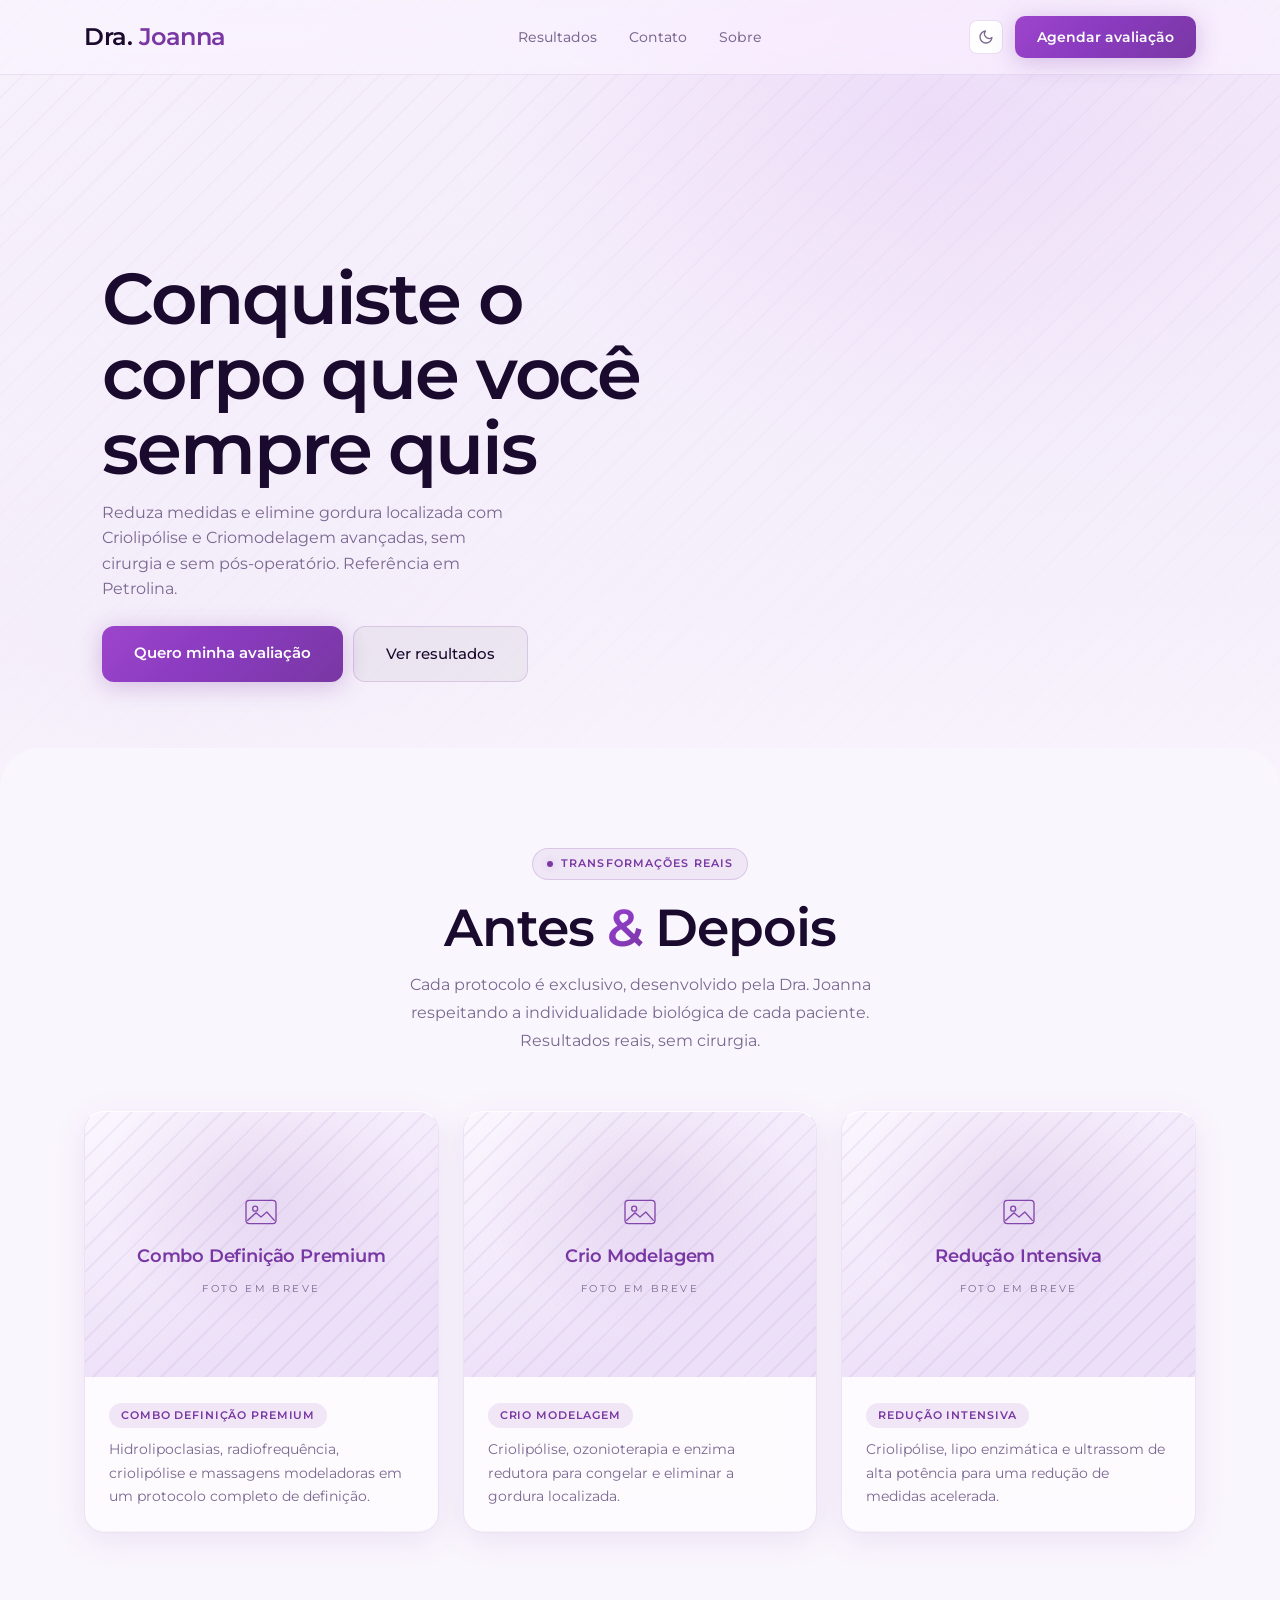
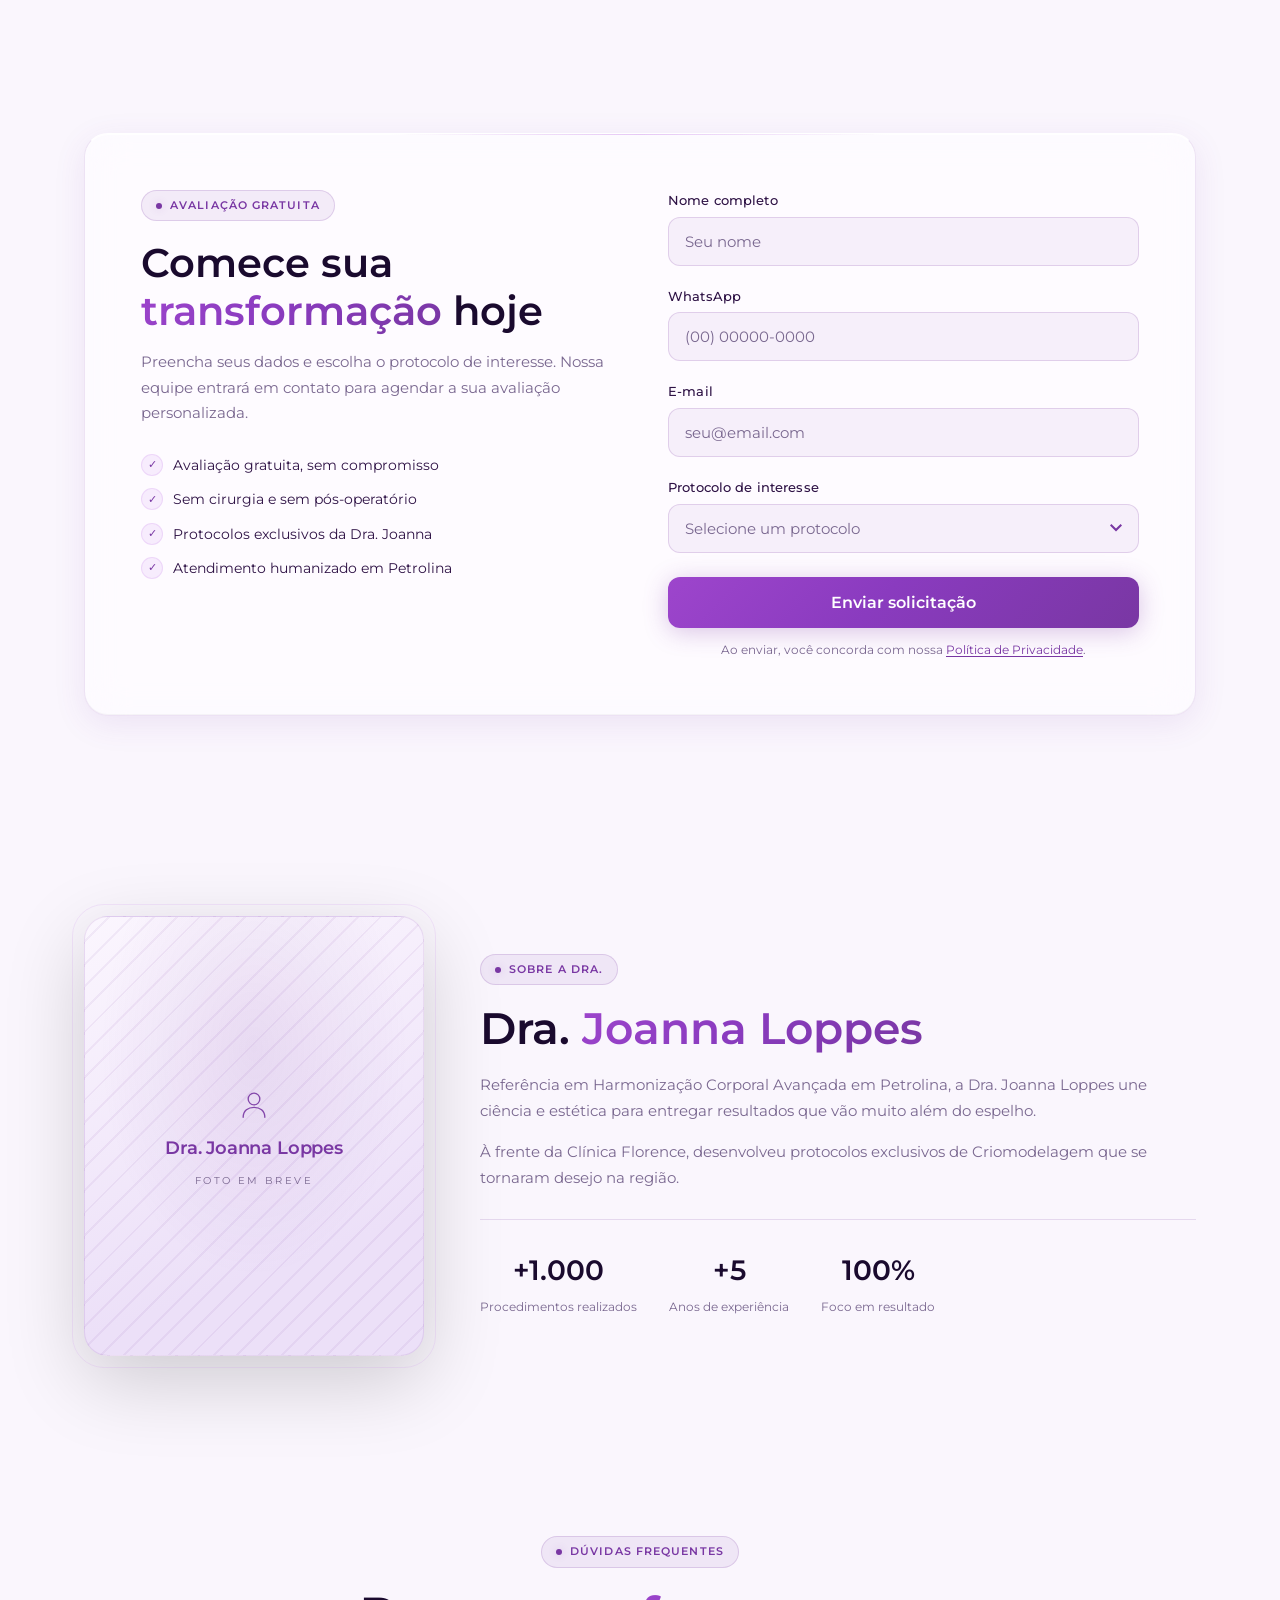
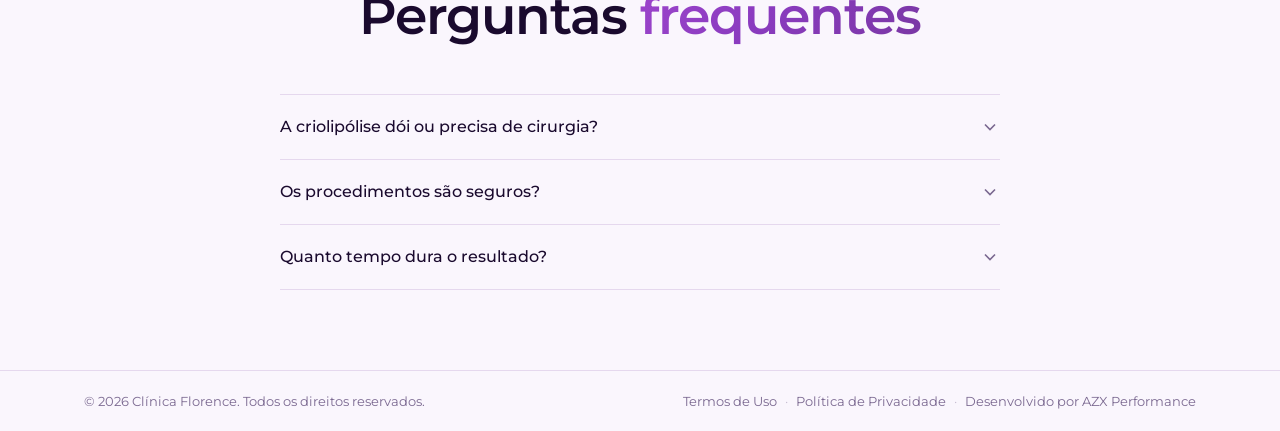
==== index.html @ 48d0c1f5 "Add files via upload" ====
<!DOCTYPE html>
<html lang="pt-BR" data-theme="light">
<head>
  <meta charset="UTF-8" />
  <!-- Google Tag Manager -->
  <script>(function(w,d,s,l,i){w[l]=w[l]||[];w[l].push({'gtm.start':
  new Date().getTime(),event:'gtm.js'});var f=d.getElementsByTagName(s)[0],
  j=d.createElement(s),dl=l!='dataLayer'?'&l='+l:'';j.async=true;j.src=
  'https://www.googletagmanager.com/gtm.js?id='+i+dl;f.parentNode.insertBefore(j,f);
  })(window,document,'script','dataLayer','GTM-KVJVVKHN');</script>
  <!-- End Google Tag Manager -->

  <!-- Meta Pixel (init; PageView/Lead disparam pelo capi.js com eventID) -->
  <script>
  !function(f,b,e,v,n,t,s){if(f.fbq)return;n=f.fbq=function(){n.callMethod?
  n.callMethod.apply(n,arguments):n.queue.push(arguments)};if(!f._fbq)f._fbq=n;
  n.push=n;n.loaded=!0;n.version='2.0';n.queue=[];t=b.createElement(e);t.async=!0;
  t.src=v;s=b.getElementsByTagName(e)[0];s.parentNode.insertBefore(t,s)}(window,
  document,'script','https://connect.facebook.net/en_US/fbevents.js');
  fbq('init','935011722874678');
  </script>
  <noscript><img height="1" width="1" style="display:none"
  src="https://www.facebook.com/tr?id=935011722874678&ev=PageView&noscript=1"/></noscript>
  <script src="/meta-capi/capi.js" defer></script>
  <!-- End Meta Pixel -->
  <meta name="viewport" content="width=device-width, initial-scale=1.0" />
  <title>Dra. Joanna Loppes · Harmonização Corporal em Petrolina</title>
  <meta name="description" content="Dra. Joanna Loppes, referência em Harmonização Corporal Avançada em Petrolina. Reduza medidas e elimine gordura localizada com Criolipólise e Criomodelagem. Sem cirurgia e sem pós-operatório." />

  <!-- Favicon SVG inline -->
  <link rel="icon" type="image/svg+xml" href="data:image/svg+xml,%3Csvg xmlns='http://www.w3.org/2000/svg' viewBox='0 0 64 64'%3E%3Cdefs%3E%3ClinearGradient id='g' x1='0' y1='0' x2='1' y2='1'%3E%3Cstop offset='0%25' stop-color='%23c785e9'/%3E%3Cstop offset='100%25' stop-color='%23d4a8f0'/%3E%3C/linearGradient%3E%3C/defs%3E%3Crect width='64' height='64' rx='14' fill='%23100220'/%3E%3Ctext x='32' y='45' text-anchor='middle' font-family='Georgia,serif' font-size='36' font-weight='700' fill='url(%23g)'%3EJ%3C/text%3E%3C/svg%3E" />

  <link rel="preconnect" href="https://fonts.googleapis.com" />
  <link rel="preconnect" href="https://fonts.gstatic.com" crossorigin />
  <link href="https://fonts.googleapis.com/css2?family=Montserrat:ital,wght@0,400;0,500;0,600;0,700;0,800;1,400&display=swap" rel="stylesheet" />
  <link rel="stylesheet" href="styles.css?v=4" />
</head>
<body>
<!-- Google Tag Manager (noscript) -->
<noscript><iframe src="https://www.googletagmanager.com/ns.html?id=GTM-KVJVVKHN"
height="0" width="0" style="display:none;visibility:hidden"></iframe></noscript>
<!-- End Google Tag Manager (noscript) -->

<!-- MOBILE MENU -->
<div class="mobile-menu" id="mobileMenu" aria-hidden="true">
  <ul class="mobile-nav-links">
    <li><a href="#resultados" class="mobile-link">Resultados</a></li>
    <!-- <li><a href="#videos" class="mobile-link">Vídeos</a></li> -->
    <li><a href="#contato" class="mobile-link">Contato</a></li>
    <li><a href="#sobre" class="mobile-link">Sobre</a></li>
  </ul>
  <a href="#contato" class="mobile-cta mobile-link">Agendar avaliação</a>
  <div class="mobile-theme-row">
    <span>Alternar tema</span>
    <button class="theme-toggle" id="themeToggleMobile" aria-label="Alternar tema">
      <svg class="icon-sun" xmlns="http://www.w3.org/2000/svg" viewBox="0 0 24 24" fill="none" stroke="currentColor" stroke-width="2" stroke-linecap="round" stroke-linejoin="round"><circle cx="12" cy="12" r="5"/><line x1="12" y1="1" x2="12" y2="3"/><line x1="12" y1="21" x2="12" y2="23"/><line x1="4.22" y1="4.22" x2="5.64" y2="5.64"/><line x1="18.36" y1="18.36" x2="19.78" y2="19.78"/><line x1="1" y1="12" x2="3" y2="12"/><line x1="21" y1="12" x2="23" y2="12"/><line x1="4.22" y1="19.78" x2="5.64" y2="18.36"/><line x1="18.36" y1="5.64" x2="19.78" y2="4.22"/></svg>
      <svg class="icon-moon" xmlns="http://www.w3.org/2000/svg" viewBox="0 0 24 24" fill="none" stroke="currentColor" stroke-width="2" stroke-linecap="round" stroke-linejoin="round"><path d="M21 12.79A9 9 0 1 1 11.21 3 7 7 0 0 0 21 12.79z"/></svg>
    </button>
  </div>
</div>

<!-- NAV -->
<nav id="nav">
  <div class="container nav-inner">
    <a href="#" class="logo">Dra. <span>Joanna</span></a>
    <ul class="nav-links">
      <li><a href="#resultados">Resultados</a></li>
      <!-- <li><a href="#videos">Vídeos</a></li> -->
      <li><a href="#contato">Contato</a></li>
      <li><a href="#sobre">Sobre</a></li>
    </ul>
    <div class="nav-right">
      <button class="theme-toggle" id="themeToggle" aria-label="Alternar tema">
        <svg class="icon-sun" xmlns="http://www.w3.org/2000/svg" viewBox="0 0 24 24" fill="none" stroke="currentColor" stroke-width="2" stroke-linecap="round" stroke-linejoin="round"><circle cx="12" cy="12" r="5"/><line x1="12" y1="1" x2="12" y2="3"/><line x1="12" y1="21" x2="12" y2="23"/><line x1="4.22" y1="4.22" x2="5.64" y2="5.64"/><line x1="18.36" y1="18.36" x2="19.78" y2="19.78"/><line x1="1" y1="12" x2="3" y2="12"/><line x1="21" y1="12" x2="23" y2="12"/><line x1="4.22" y1="19.78" x2="5.64" y2="18.36"/><line x1="18.36" y1="5.64" x2="19.78" y2="4.22"/></svg>
        <svg class="icon-moon" xmlns="http://www.w3.org/2000/svg" viewBox="0 0 24 24" fill="none" stroke="currentColor" stroke-width="2" stroke-linecap="round" stroke-linejoin="round"><path d="M21 12.79A9 9 0 1 1 11.21 3 7 7 0 0 0 21 12.79z"/></svg>
      </button>
      <a href="#contato" class="nav-cta">Agendar avaliação</a>
      <button class="hamburger" id="hamburger" aria-label="Abrir menu">
        <span></span><span></span><span></span>
      </button>
    </div>
  </div>
</nav>

<!-- ═══════════════════════ HERO ═══════════════════════ -->
<section class="hero" id="hero">
  <div class="hero-bg-wrap" aria-hidden="true">
    <div class="hero-bg-img"></div>
    <div class="hero-overlay"></div>
  </div>
  <div class="hero-content fade-up d2">
    <h1>Conquiste o corpo<br class="mobile-br"> que você sempre quis</h1>
    <p class="hero-sub fade-up d3">
      Reduza medidas e elimine gordura localizada com Criolipólise e Criomodelagem avançadas, sem cirurgia e sem pós-operatório. Referência em Petrolina.
    </p>
    <div class="hero-actions fade-up d4">
      <a href="#contato" class="btn-primary">Quero minha avaliação</a>
      <a href="#resultados" class="btn-ghost">Ver resultados</a>
    </div>
  </div>
</section>

<!-- ═══════════════════════ BEFORE & AFTER ═══════════════════════ -->
<section class="results-section" id="resultados">
  <div class="container">
    <div class="section-label">
      <span class="badge"><span class="badge-dot"></span>Transformações reais</span>
    </div>
    <h2 class="section-title">Antes <span class="gold-text">&</span> Depois</h2>
    <p class="section-sub">Cada protocolo é exclusivo, desenvolvido pela Dra. Joanna respeitando a individualidade biológica de cada paciente. Resultados reais, sem cirurgia.</p>

    <div class="ba-grid">
      <!-- Card 1 -->
      <div class="ba-card">
        <div class="ba-image-wrap">
          <div class="img-ph" role="img" aria-label="Combo Definição Premium, foto em breve">
            <svg viewBox="0 0 48 48" fill="none" stroke="currentColor" stroke-width="1.6" stroke-linecap="round" stroke-linejoin="round" aria-hidden="true">
              <rect x="6" y="10" width="36" height="28" rx="4"/><circle cx="17" cy="20" r="3"/><path d="M8 34l10-9 6 5 7-6 9 10"/>
            </svg>
            <span class="img-ph-label">Combo Definição Premium</span>
            <span class="img-ph-sub">Foto em breve</span>
          </div>
        </div>
        <div class="ba-info">
          <span class="ba-tag">Combo Definição Premium</span>
          <p>Hidrolipoclasias, radiofrequência, criolipólise e massagens modeladoras em um protocolo completo de definição.</p>
        </div>
      </div>
      <!-- Card 2 -->
      <div class="ba-card">
        <div class="ba-image-wrap">
          <div class="img-ph" role="img" aria-label="Crio Modelagem, foto em breve">
            <svg viewBox="0 0 48 48" fill="none" stroke="currentColor" stroke-width="1.6" stroke-linecap="round" stroke-linejoin="round" aria-hidden="true">
              <rect x="6" y="10" width="36" height="28" rx="4"/><circle cx="17" cy="20" r="3"/><path d="M8 34l10-9 6 5 7-6 9 10"/>
            </svg>
            <span class="img-ph-label">Crio Modelagem</span>
            <span class="img-ph-sub">Foto em breve</span>
          </div>
        </div>
        <div class="ba-info">
          <span class="ba-tag">Crio Modelagem</span>
          <p>Criolipólise, ozonioterapia e enzima redutora para congelar e eliminar a gordura localizada.</p>
        </div>
      </div>
      <!-- Card 3 -->
      <div class="ba-card">
        <div class="ba-image-wrap">
          <div class="img-ph" role="img" aria-label="Redução Intensiva, foto em breve">
            <svg viewBox="0 0 48 48" fill="none" stroke="currentColor" stroke-width="1.6" stroke-linecap="round" stroke-linejoin="round" aria-hidden="true">
              <rect x="6" y="10" width="36" height="28" rx="4"/><circle cx="17" cy="20" r="3"/><path d="M8 34l10-9 6 5 7-6 9 10"/>
            </svg>
            <span class="img-ph-label">Redução Intensiva</span>
            <span class="img-ph-sub">Foto em breve</span>
          </div>
        </div>
        <div class="ba-info">
          <span class="ba-tag">Redução Intensiva</span>
          <p>Criolipólise, lipo enzimática e ultrassom de alta potência para uma redução de medidas acelerada.</p>
        </div>
      </div>
    </div>
  </div>
</section>

<!-- ═══════════════════════ VIDEO RESULTS ═══════════════════════ -->
<!-- ═══ SEÇÃO DE VÍDEOS (comentada até a Dra. Joanna ter os vídeos; conteúdo abaixo é exemplo a substituir por protocolos corporais). Reativar removendo este comentário. ═══
<section class="videos-section" id="videos">
  <div class="container">
    <div class="section-label">
      <span class="badge"><span class="badge-dot"></span>Em vídeo</span>
    </div>
    <h2 class="section-title">Resultados em <span class="gold-text">movimento</span></h2>
    <p class="section-sub">Acompanhe os resultados dos procedimentos mais procurados em vídeo, com técnica, naturalidade e elegância.</p>

    <div class="videos-grid">
      <div class="video-card">
        <div class="video-placeholder">
          <div class="play-btn" aria-label="Reproduzir vídeo">
            <svg viewBox="0 0 24 24" fill="currentColor"><path d="M8 5v14l11-7z"/></svg>
          </div>
          <span class="video-duration">2:34</span>
        </div>
        <div class="video-info">
          <h3>Bioestimuladores de Colágeno</h3>
          <p>Rejuvenescimento facial progressivo com estímulo natural da produção de colágeno e resultados sutis.</p>
        </div>
      </div>
      <div class="video-card">
        <div class="video-placeholder">
          <div class="play-btn" aria-label="Reproduzir vídeo">
            <svg viewBox="0 0 24 24" fill="currentColor"><path d="M8 5v14l11-7z"/></svg>
          </div>
          <span class="video-duration">3:12</span>
        </div>
        <div class="video-info">
          <h3>Skinbooster + Microagulhamento</h3>
          <p>Hidratação profunda e renovação da textura da pele com resultados naturais e duradouros.</p>
        </div>
      </div>
      <div class="video-card">
        <div class="video-placeholder">
          <div class="play-btn" aria-label="Reproduzir vídeo">
            <svg viewBox="0 0 24 24" fill="currentColor"><path d="M8 5v14l11-7z"/></svg>
          </div>
          <span class="video-duration">1:48</span>
        </div>
        <div class="video-info">
          <h3>Toxina Botulínica</h3>
          <p>Suavização de linhas de expressão com aplicação precisa e resultado discreto e elegante.</p>
        </div>
      </div>
    </div>
  </div>
</section>
═══ FIM SEÇÃO DE VÍDEOS ═══ -->

<!-- ═══════════════════════ CONTACT FORM ═══════════════════════ -->
<section class="contact-section" id="contato">
  <div class="container">
    <div class="contact-inner">
      <div class="contact-text">
        <div class="section-label" style="text-align:left;">
          <span class="badge"><span class="badge-dot"></span>Avaliação gratuita</span>
        </div>
        <h2 class="contact-title">Comece sua<br><span class="gold-text">transformação</span> hoje</h2>
        <p class="contact-desc">Preencha seus dados e escolha o protocolo de interesse. Nossa equipe entrará em contato para agendar a sua avaliação personalizada.</p>
        <div class="contact-perks">
          <div class="perk"><span class="perk-icon">✓</span> Avaliação gratuita, sem compromisso</div>
          <div class="perk"><span class="perk-icon">✓</span> Sem cirurgia e sem pós-operatório</div>
          <div class="perk"><span class="perk-icon">✓</span> Protocolos exclusivos da Dra. Joanna</div>
          <div class="perk"><span class="perk-icon">✓</span> Atendimento humanizado em Petrolina</div>
        </div>
      </div>
      <form class="contact-form" id="contactForm" novalidate>
        <div class="form-group">
          <label for="form-name">Nome completo</label>
          <input type="text" id="form-name" name="nome" placeholder="Seu nome" required />
        </div>
        <div class="form-group">
          <label for="form-whatsapp">WhatsApp</label>
          <input type="tel" id="form-whatsapp" name="whatsapp" placeholder="(00) 00000-0000" required />
        </div>
        <div class="form-group">
          <label for="form-email">E-mail</label>
          <input type="email" id="form-email" name="email" placeholder="seu@email.com" required />
        </div>
        <div class="form-group">
          <label for="form-procedure">Protocolo de interesse</label>
          <select id="form-procedure" name="procedimento" required>
            <option value="" disabled selected>Selecione um protocolo</option>
            <option value="harmonizacao-corporal">Harmonização Corporal (Combo Completo)</option>
            <option value="criolipolise-criomodelagem">Criolipólise / Criomodelagem</option>
            <option value="peim-vasinhos">PEIM (Vasinhos)</option>
            <option value="reducao-medidas">Redução de Medidas / Gordura Localizada</option>
            <option value="outro">Não sei ainda, quero avaliação</option>
          </select>
        </div>
        <button type="submit" class="btn-primary btn-submit">Enviar solicitação</button>
        <p class="form-disclaimer">Ao enviar, você concorda com nossa <a href="#" id="openPrivacyFromForm">Política de Privacidade</a>.</p>
      </form>
    </div>
  </div>
</section>

<!-- ═══════════════════════ ABOUT THE DOCTOR ═══════════════════════ -->
<section class="about-section" id="sobre">
  <div class="container">
    <div class="about-inner">
      <div class="about-photo">
        <div class="img-ph about-ph" role="img" aria-label="Dra. Joanna Loppes, foto em breve">
          <svg viewBox="0 0 48 48" fill="none" stroke="currentColor" stroke-width="1.6" stroke-linecap="round" stroke-linejoin="round" aria-hidden="true">
            <circle cx="24" cy="18" r="7"/><path d="M11 40c0-8 6-12 13-12s13 4 13 12"/>
          </svg>
          <span class="img-ph-label">Dra. Joanna Loppes</span>
          <span class="img-ph-sub">Foto em breve</span>
        </div>
        <div class="about-photo-accent" aria-hidden="true"></div>
      </div>
      <div class="about-text">
        <div class="section-label" style="text-align:left;">
          <span class="badge"><span class="badge-dot"></span>Sobre a Dra.</span>
        </div>
        <h2 class="about-title">Dra. <span class="gold-text">Joanna Loppes</span></h2>
        <p>Referência em Harmonização Corporal Avançada em Petrolina, a Dra. Joanna Loppes une ciência e estética para entregar resultados que vão muito além do espelho.</p>
        <p>À frente da Clínica Florence, desenvolveu protocolos exclusivos de Criomodelagem que se tornaram desejo na região.</p>
        <div class="about-credentials">
          <div class="credential">
            <span class="credential-num">+1.000</span>
            <span class="credential-label">Procedimentos realizados</span>
          </div>
          <div class="credential">
            <span class="credential-num">+5</span>
            <span class="credential-label">Anos de experiência</span>
          </div>
          <div class="credential">
            <span class="credential-num">100%</span>
            <span class="credential-label">Foco em resultado</span>
          </div>
        </div>
      </div>
    </div>
  </div>
</section>

<!-- ═══════════════════════ FAQ ═══════════════════════ -->
<section class="faq-section" id="faq">
  <div class="container">
    <div class="section-label">
      <span class="badge"><span class="badge-dot"></span>Dúvidas frequentes</span>
    </div>
    <h2 class="section-title">Perguntas <span class="gold-text">frequentes</span></h2>
    <div class="faq-list">
      <div class="faq-item">
        <button class="faq-question" aria-expanded="false">
          A criolipólise dói ou precisa de cirurgia?
          <svg class="faq-icon" viewBox="0 0 24 24" fill="none" stroke="currentColor" stroke-width="2"><path d="M6 9l6 6 6-6"/></svg>
        </button>
        <div class="faq-answer">
          <p>Não. A Criolipólise e a Criomodelagem são procedimentos não invasivos, sem cortes, sem anestesia e sem pós-operatório. Você retoma a sua rotina no mesmo dia.</p>
        </div>
      </div>
      <div class="faq-item">
        <button class="faq-question" aria-expanded="false">
          Os procedimentos são seguros?
          <svg class="faq-icon" viewBox="0 0 24 24" fill="none" stroke="currentColor" stroke-width="2"><path d="M6 9l6 6 6-6"/></svg>
        </button>
        <div class="faq-answer">
          <p>Sim. Todos os protocolos são realizados com equipamentos de alta tecnologia e técnica segura, respeitando a individualidade biológica de cada paciente.</p>
        </div>
      </div>
      <div class="faq-item">
        <button class="faq-question" aria-expanded="false">
          Quanto tempo dura o resultado?
          <svg class="faq-icon" viewBox="0 0 24 24" fill="none" stroke="currentColor" stroke-width="2"><path d="M6 9l6 6 6-6"/></svg>
        </button>
        <div class="faq-answer">
          <p>Os resultados da Harmonização Corporal são progressivos e duradouros. Na avaliação, a Dra. Joanna monta um protocolo personalizado para o seu objetivo.</p>
        </div>
      </div>
    </div>
  </div>
</section>

<!-- ═══════════════════════ FOOTER ═══════════════════════ -->
<footer>
  <div class="container footer-inner">
    <p class="footer-copy">© 2026 Clínica Florence. Todos os direitos reservados.</p>
    <div class="footer-right">
      <a href="#" id="openTerms" class="footer-link">Termos de Uso</a>
      <span class="footer-sep">·</span>
      <a href="#" id="openPrivacy" class="footer-link">Política de Privacidade</a>
      <span class="footer-sep">·</span>
      <span class="footer-dev">Desenvolvido por <a href="https://azxperformance.com.br/clinica" target="_blank" rel="noopener noreferrer" class="footer-link azx-link">AZX Performance</a></span>
    </div>
  </div>
</footer>

<!-- ═══════════════════════ TERMS MODAL ═══════════════════════ -->
<div class="modal-overlay" id="termsModal" aria-hidden="true">
  <div class="modal-content" role="dialog" aria-labelledby="termsTitle">
    <button class="modal-close" aria-label="Fechar">&times;</button>
    <h2 id="termsTitle">Termos de Uso</h2>
    <div class="modal-body">
      <p><strong>1. Aceitação dos Termos</strong></p>
      <p>Ao acessar e utilizar este site, você concorda com os presentes Termos de Uso. Caso não concorde com qualquer disposição, solicitamos que interrompa o uso imediatamente.</p>

      <p><strong>2. Finalidade do Site</strong></p>
      <p>Este site tem caráter exclusivamente informativo sobre os procedimentos estéticos oferecidos pela Dra. Joanna Loppes, da Clínica Florence. As informações aqui contidas não substituem consulta médica presencial.</p>

      <p><strong>3. Propriedade Intelectual</strong></p>
      <p>Todo o conteúdo do site, incluindo textos, imagens, vídeos, logotipos e elementos gráficos, é protegido por direitos autorais e não pode ser reproduzido sem autorização prévia por escrito.</p>

      <p><strong>4. Responsabilidade</strong></p>
      <p>A Dra. Joanna Loppes se reserva o direito de alterar, atualizar ou remover conteúdos do site sem aviso prévio. Não nos responsabilizamos por decisões tomadas com base exclusivamente nas informações do site.</p>

      <p><strong>5. Agendamentos</strong></p>
      <p>Os agendamentos realizados por meio do formulário de contato estão sujeitos à confirmação pela equipe da clínica. O envio do formulário não garante a reserva de horário.</p>

      <p><strong>6. Alterações</strong></p>
      <p>Estes termos podem ser atualizados a qualquer momento. Recomendamos a consulta periódica desta página.</p>

      <p><strong>7. Lei Aplicável</strong></p>
      <p>Estes Termos de Uso são regidos pelas leis da República Federativa do Brasil, em especial a Lei Geral de Proteção de Dados (LGPD, Lei nº 13.709/2018) e o Código de Defesa do Consumidor.</p>
    </div>
  </div>
</div>

<!-- ═══════════════════════ PRIVACY MODAL ═══════════════════════ -->
<div class="modal-overlay" id="privacyModal" aria-hidden="true">
  <div class="modal-content" role="dialog" aria-labelledby="privacyTitle">
    <button class="modal-close" aria-label="Fechar">&times;</button>
    <h2 id="privacyTitle">Política de Privacidade</h2>
    <div class="modal-body">
      <p><strong>1. Introdução</strong></p>
      <p>A Dra. Joanna Loppes está comprometida com a proteção dos seus dados pessoais, em conformidade com a Lei Geral de Proteção de Dados Pessoais (LGPD, Lei nº 13.709/2018). Esta Política descreve como coletamos, utilizamos, armazenamos e protegemos suas informações.</p>

      <p><strong>2. Dados Coletados</strong></p>
      <p>Coletamos os seguintes dados pessoais por meio do formulário de contato: nome completo, número de WhatsApp, endereço de e-mail e procedimento de interesse. Esses dados são fornecidos voluntariamente pelo titular.</p>

      <p><strong>3. Finalidade do Tratamento</strong></p>
      <p>Os dados coletados são utilizados exclusivamente para: (a) entrar em contato para agendamento de avaliação; (b) envio de informações sobre procedimentos solicitados; (c) comunicação relacionada aos serviços da clínica.</p>

      <p><strong>4. Base Legal</strong></p>
      <p>O tratamento dos dados pessoais se dá com base no consentimento do titular (Art. 7º, I, da LGPD), fornecido no momento do envio do formulário.</p>

      <p><strong>5. Compartilhamento de Dados</strong></p>
      <p>Seus dados pessoais não serão compartilhados com terceiros, exceto quando necessário para o cumprimento de obrigações legais ou mediante seu consentimento expresso.</p>

      <p><strong>6. Armazenamento e Segurança</strong></p>
      <p>Os dados são armazenados em ambiente seguro, com medidas técnicas e administrativas adequadas para proteger contra acesso não autorizado, destruição, perda ou alteração.</p>

      <p><strong>7. Direitos do Titular</strong></p>
      <p>Conforme a LGPD, você tem direito a: (a) confirmar a existência de tratamento; (b) acessar seus dados; (c) corrigir dados incompletos ou desatualizados; (d) solicitar a anonimização, bloqueio ou eliminação de dados desnecessários; (e) revogar o consentimento a qualquer momento.</p>

      <p><strong>8. Contato</strong></p>
      <p>Para exercer seus direitos ou esclarecer dúvidas sobre o tratamento de dados, entre em contato pelo WhatsApp disponível neste site.</p>

      <p><strong>9. Alterações</strong></p>
      <p>Esta Política pode ser atualizada a qualquer momento. A versão vigente estará sempre disponível nesta página.</p>
    </div>
  </div>
</div>

<!-- ═══════════════════════ SCRIPTS ═══════════════════════ -->
<script>
  // ── CLEAN URL ──
  try {
    if (location.protocol !== 'file:' && location.pathname.endsWith('/index.html')) {
      history.replaceState(null, '', location.pathname.replace('/index.html', '/') + location.search + location.hash);
    }
  } catch (e) { /* file:// ou ambiente sem History API: ignora */ }

  // ── THEME ──
  const html = document.documentElement;
  const saved = localStorage.getItem('joanna-theme') || 'light';
  html.setAttribute('data-theme', saved);

  function toggleTheme() {
    const current = html.getAttribute('data-theme');
    const next = current === 'dark' ? 'light' : 'dark';
    html.setAttribute('data-theme', next);
    localStorage.setItem('joanna-theme', next);
  }

  document.getElementById('themeToggle').addEventListener('click', toggleTheme);
  document.getElementById('themeToggleMobile').addEventListener('click', toggleTheme);

  // ── NAV SCROLL ──
  const nav = document.getElementById('nav');
  window.addEventListener('scroll', () => {
    nav.classList.toggle('scrolled', window.scrollY > 20);
  }, { passive: true });

  // ── HAMBURGER ──
  const hamburger = document.getElementById('hamburger');
  const mobileMenu = document.getElementById('mobileMenu');

  function openMenu() {
    hamburger.classList.add('open');
    mobileMenu.classList.add('open');
    mobileMenu.setAttribute('aria-hidden', 'false');
    document.body.style.overflow = 'hidden';
  }
  function closeMenu() {
    hamburger.classList.remove('open');
    mobileMenu.classList.remove('open');
    mobileMenu.setAttribute('aria-hidden', 'true');
    document.body.style.overflow = '';
  }

  hamburger.addEventListener('click', () => {
    mobileMenu.classList.contains('open') ? closeMenu() : openMenu();
  });

  document.querySelectorAll('.mobile-link').forEach(link => {
    link.addEventListener('click', closeMenu);
  });

  // ── SCROLL ANIMATIONS ──
  const observer = new IntersectionObserver((entries) => {
    entries.forEach(entry => {
      if (entry.isIntersecting) {
        entry.target.classList.add('is-visible');
      }
    });
  }, { threshold: 0.08 });

  document.querySelectorAll('.ba-card, .video-card, .contact-inner, .about-inner').forEach(el => {
    el.classList.add('animate-on-scroll');
    observer.observe(el);
  });

  // ── WHATSAPP MASK ──
  const whatsInput = document.getElementById('form-whatsapp');
  whatsInput.addEventListener('input', function(e) {
    let v = e.target.value.replace(/\D/g, '');
    if (v.length > 11) v = v.slice(0, 11);
    if (v.length > 7) v = `(${v.slice(0,2)}) ${v.slice(2,7)}-${v.slice(7)}`;
    else if (v.length > 2) v = `(${v.slice(0,2)}) ${v.slice(2)}`;
    else if (v.length > 0) v = `(${v}`;
    e.target.value = v;
  });

  // ── FORM VALIDATION ──
  const fields = {
    nome:         document.getElementById('form-name'),
    whatsapp:     document.getElementById('form-whatsapp'),
    email:        document.getElementById('form-email'),
    procedimento: document.getElementById('form-procedure')
  };

  function setError(el, hasError) {
    el.style.borderColor = hasError ? '#c0392b' : '';
    el.style.boxShadow   = hasError ? '0 0 0 3px rgba(192,57,43,0.18)' : '';
  }

  Object.values(fields).forEach(el => {
    el.addEventListener('input',  () => setError(el, false));
    el.addEventListener('change', () => setError(el, false));
  });

  function validateForm() {
    let valid = true;
    const { nome, whatsapp, email, procedimento } = fields;
    if (!nome.value.trim())        { setError(nome, true);         valid = false; }
    if (!whatsapp.value.trim())    { setError(whatsapp, true);     valid = false; }
    if (!email.value.trim() || !/^[^\s@]+@[^\s@]+\.[^\s@]+$/.test(email.value.trim()))
                                   { setError(email, true);        valid = false; }
    if (!procedimento.value)       { setError(procedimento, true); valid = false; }
    return valid;
  }

  // ── FORM SUBMIT ──
  document.getElementById('contactForm').addEventListener('submit', async function(e) {
    e.preventDefault();
    if (!validateForm()) return;
    const btn = this.querySelector('.btn-submit');
    const originalText = btn.textContent;

    btn.textContent = 'Enviando…';
    btn.disabled = true;

    const agora = new Date();
    const pad = n => String(n).padStart(2, '0');
    const meses = ['jan','fev','mar','abr','mai','jun','jul','ago','set','out','nov','dez'];
    const payload = {
      nome:        this.nome.value.trim(),
      telefone:    this.whatsapp.value.trim(),
      email:       this.email.value.trim(),
      procedimento: this.procedimento.value,
      origem:      window.location.href,
      data:        `${pad(agora.getDate())} ${meses[agora.getMonth()]}. ${agora.getFullYear()}`,
      hora:        `${pad(agora.getHours())}h${pad(agora.getMinutes())}`
    };

    try {
      const res = await fetch('https://hook.us2.make.com/cjxjnd5wr41srcaf3bjtu8smsohiwym8', {
        method: 'POST',
        headers: { 'Content-Type': 'application/json' },
        body: JSON.stringify(payload)
      });

      if (!res.ok) throw new Error('status ' + res.status);

      // Lead (Pixel + CAPI) só após envio validado e bem-sucedido
      if (window.geoTrackLead) { try { await window.geoTrackLead(); } catch (e) {} }

      window.location.href = 'obrigado';
    } catch (err) {
      btn.textContent = 'Erro ao enviar. Tente novamente.';
      btn.style.background = '#c0392b';
      btn.disabled = false;
      setTimeout(() => {
        btn.textContent = originalText;
        btn.style.background = '';
      }, 4000);
    }
  });

  // ── MODALS ──
  function openModal(id) {
    const m = document.getElementById(id);
    m.classList.add('open');
    m.setAttribute('aria-hidden', 'false');
    document.body.style.overflow = 'hidden';
  }
  function closeModal(id) {
    const m = document.getElementById(id);
    m.classList.remove('open');
    m.setAttribute('aria-hidden', 'true');
    document.body.style.overflow = '';
  }

  document.getElementById('openTerms').addEventListener('click', e => { e.preventDefault(); openModal('termsModal'); });
  document.getElementById('openPrivacy').addEventListener('click', e => { e.preventDefault(); openModal('privacyModal'); });
  document.getElementById('openPrivacyFromForm').addEventListener('click', e => { e.preventDefault(); openModal('privacyModal'); });

  document.querySelectorAll('.modal-close').forEach(btn => {
    btn.addEventListener('click', () => {
      closeModal(btn.closest('.modal-overlay').id);
    });
  });

  document.querySelectorAll('.modal-overlay').forEach(overlay => {
    overlay.addEventListener('click', e => {
      if (e.target === overlay) closeModal(overlay.id);
    });
  });

  // ── FAQ ACCORDION ──
  document.querySelectorAll('.faq-question').forEach(btn => {
    btn.addEventListener('click', () => {
      const item = btn.closest('.faq-item');
      const isOpen = btn.getAttribute('aria-expanded') === 'true';
      // close all
      document.querySelectorAll('.faq-item').forEach(i => {
        i.classList.remove('open');
        i.querySelector('.faq-question').setAttribute('aria-expanded', 'false');
      });
      // open clicked if it was closed
      if (!isOpen) {
        item.classList.add('open');
        btn.setAttribute('aria-expanded', 'true');
      }
    });
  });

  document.addEventListener('keydown', e => {
    if (e.key === 'Escape') {
      document.querySelectorAll('.modal-overlay.open').forEach(m => closeModal(m.id));
    }
  });
</script>

</body>
</html>
---- styles.css ----
/* =============================================
   Clínica Florence · Dra. Joanna Loppes
   Harmonização Corporal · Stylesheet
   ============================================= */

/* ── RESET ── */
*, *::before, *::after {
  box-sizing: border-box;
  margin: 0;
  padding: 0;
}

/* ── DARK MODE (default) ── */
:root {
  --bg:               #100220;
  --surface:          #190733;
  --card:             #210b3f;
  --border:           rgba(255,255,255,0.07);
  --gold:             #c785e9;
  --gold-light:       #d4a8f0;
  --gold-grad:        linear-gradient(135deg, #e9c4ff 0%, #d4a8f0 22%, #c785e9 52%, #9b52d4 78%, #7937a3 100%);
  --gold-glow:        rgba(199,133,233,0.30);
  --accent:           #c785e9;
  --text:             #efe3f7;
  --muted:            #a98fc4;
  --heading:          #ffffff;
  --nav-bg:           rgba(16,2,32,0.72);
  --nav-bg-scrolled:  rgba(16,2,32,0.93);
  --nav-border:       rgba(199,133,233,0.10);
  --nav-border-scroll:rgba(199,133,233,0.16);

  --glass-bg:         rgba(255,255,255,0.03);
  --glass-border:     rgba(255,255,255,0.07);
  --glass-border-t:   rgba(255,255,255,0.12);
  --glass-shadow:     0 1px 0 rgba(255,255,255,0.04) inset,
                      0 -1px 0 rgba(0,0,0,0.25) inset,
                      0 8px 32px rgba(0,0,0,0.40);

  --input-bg:         rgba(255,255,255,0.04);
  --input-border:     rgba(255,255,255,0.10);
  --input-focus:      rgba(199,133,233,0.42);

  --shadow-btn:       0 4px 28px rgba(121,55,163,0.40);
  --shadow-btn-hover: 0 8px 48px rgba(121,55,163,0.55);

  --scrollbar-thumb:  #4a2a6a;
  --modal-bg:         rgba(0,0,0,0.75);
}

/* ── LIGHT MODE ── */
:root[data-theme="light"] {
  --bg:               #faf6fd;
  --surface:          #f3e9fb;
  --card:             #ffffff;
  --border:           rgba(121,55,163,0.16);
  --gold:             #7937a3;
  --gold-light:       #9b52d4;
  --gold-grad:        linear-gradient(135deg, #9d45cc 0%, #8a3bbf 45%, #7937a3 100%);
  --gold-glow:        rgba(121,55,163,0.20);
  --accent:           #7937a3;
  --text:             #2e1245;
  --muted:            #7a6890;
  --heading:          #1a0a2e;
  --nav-bg:           rgba(250,246,253,0.55);
  --nav-bg-scrolled:  rgba(250,246,253,0.92);
  --nav-border:       rgba(121,55,163,0.10);
  --nav-border-scroll:rgba(121,55,163,0.20);

  --glass-bg:         rgba(255,255,255,0.55);
  --glass-border:     rgba(121,55,163,0.12);
  --glass-border-t:   rgba(255,255,255,0.85);
  --glass-shadow:     0 1px 0 rgba(255,255,255,0.85) inset,
                      0 -1px 0 rgba(0,0,0,0.03) inset,
                      0 8px 32px rgba(121,55,163,0.10);

  --input-bg:         rgba(121,55,163,0.06);
  --input-border:     rgba(121,55,163,0.18);
  --input-focus:      rgba(121,55,163,0.28);

  --shadow-btn:       0 4px 24px rgba(121,55,163,0.28);
  --shadow-btn-hover: 0 8px 40px rgba(121,55,163,0.40);

  --scrollbar-thumb:  #d9c2ee;
  --modal-bg:         rgba(0,0,0,0.45);
}

/* ── BASE ── */
html { scroll-behavior: smooth; overflow-x: hidden; background: var(--bg); }

body {
  background: var(--bg);
  color: var(--text);
  font-family: 'Montserrat', sans-serif;
  font-size: 16px;
  line-height: 1.6;
  -webkit-font-smoothing: antialiased;
  transition: color .35s;
  overflow-x: hidden;
}

/* ── SCROLLBAR ── */
::-webkit-scrollbar { width: 5px; height: 5px; }
::-webkit-scrollbar-button { display: none; width: 0; height: 0; }
::-webkit-scrollbar-track { background: var(--bg); }
::-webkit-scrollbar-thumb { background: var(--scrollbar-thumb); border-radius: 3px; }

/* ── UTILITIES ── */
.container { max-width: 1160px; margin: 0 auto; padding: 0 24px; }

.badge {
  display: inline-flex; align-items: center; gap: 8px;
  background: rgba(199,133,233,0.10); border: 1px solid rgba(199,133,233,0.22);
  color: var(--gold-light); font-size: 11px; font-weight: 600;
  letter-spacing: .10em; text-transform: uppercase;
  padding: 6px 14px; border-radius: 100px;
}
:root[data-theme="light"] .badge { color: var(--gold); background: rgba(121,55,163,0.08); border-color: rgba(121,55,163,0.18); }

.badge-dot {
  width: 6px; height: 6px; border-radius: 50%;
  background: var(--gold); box-shadow: 0 0 8px var(--gold-glow);
  animation: pulse-dot 2.4s ease-in-out infinite;
}

@keyframes pulse-dot {
  0%, 100% { box-shadow: 0 0 6px var(--gold-glow); opacity: 1; }
  50%      { box-shadow: 0 0 16px var(--gold-glow), 0 0 28px rgba(199,133,233,0.28); opacity: .75; }
}

.gold-text {
  background: var(--gold-grad);
  -webkit-background-clip: text; -webkit-text-fill-color: transparent; background-clip: text;
}

.mobile-br { display: none; }

.section-label { text-align: center; margin-bottom: 18px; }

.section-title {
  text-align: center;
  font-family: 'Montserrat', sans-serif;
  font-size: clamp(30px, 5vw, 52px);
  font-weight: 600; letter-spacing: -.02em;
  color: var(--heading); line-height: 1.15;
}

.section-sub {
  text-align: center; color: var(--muted);
  font-size: 16px; line-height: 1.75;
  margin-top: 14px; max-width: 520px;
  margin-left: auto; margin-right: auto;
}

/* ── NAV ── */
nav {
  position: fixed; top: 0; left: 0; right: 0; z-index: 200;
  padding: 16px 0;
  background: var(--nav-bg);
  border-bottom: 1px solid var(--nav-border);
  backdrop-filter: blur(20px) saturate(160%);
  -webkit-backdrop-filter: blur(20px) saturate(160%);
  transition: background .35s, border-color .35s, box-shadow .35s, padding .25s, backdrop-filter .35s;
}
nav.scrolled {
  background: var(--nav-bg-scrolled);
  border-color: var(--nav-border-scroll);
  box-shadow: 0 4px 24px rgba(0,0,0,0.15);
  backdrop-filter: blur(24px) saturate(160%);
  -webkit-backdrop-filter: blur(24px) saturate(160%);
  padding: 10px 0;
}

.nav-inner {
  display: grid;
  grid-template-columns: 1fr auto 1fr;
  align-items: center; gap: 16px;
}

.logo {
  font-family: 'Montserrat', sans-serif;
  font-size: 24px; font-weight: 600; letter-spacing: -.02em;
  color: var(--heading); text-decoration: none;
}
.logo span { color: var(--gold); }

.nav-links {
  display: flex; align-items: center; gap: 32px;
  list-style: none; justify-content: center;
  opacity: 1; visibility: visible;
  transition: opacity .35s ease, visibility .35s ease;
}
nav.scrolled .nav-links {
  opacity: 1; visibility: visible;
}
.nav-links a {
  color: var(--muted); text-decoration: none;
  font-size: 14px; font-weight: 450;
  transition: color .2s; position: relative;
}
.nav-links a::after {
  content: ''; position: absolute;
  bottom: -4px; left: 0; right: 0; height: 1px;
  background: var(--gold); transform: scaleX(0);
  transition: transform .22s;
}
.nav-links a:hover { color: var(--heading); }
.nav-links a:hover::after { transform: scaleX(1); }

.nav-right { display: flex; align-items: center; gap: 12px; justify-content: flex-end; }

.nav-cta {
  background: var(--gold-grad); color: #fff; border: none; border-radius: 10px;
  padding: 10px 22px; font-size: 14px; font-weight: 600; cursor: pointer;
  text-decoration: none; transition: opacity .2s, transform .15s, box-shadow .2s;
  box-shadow: var(--shadow-btn);
}
.nav-cta:hover { opacity: .88; transform: translateY(-1px); box-shadow: var(--shadow-btn-hover); }

/* ── THEME TOGGLE ── */
.theme-toggle {
  background: var(--card); border: 1px solid var(--border);
  border-radius: 8px; padding: 8px; cursor: pointer;
  display: flex; align-items: center; justify-content: center;
  color: var(--muted); transition: color .2s, border-color .2s;
}
.theme-toggle:hover { color: var(--heading); border-color: rgba(199,133,233,0.40); }
.theme-toggle svg { width: 16px; height: 16px; display: block; }
[data-theme="dark"] .icon-moon { display: none; }
[data-theme="light"] .icon-sun { display: none; }

/* ── HAMBURGER ── */
.hamburger {
  display: none; background: transparent; border: none; cursor: pointer;
  flex-direction: column; justify-content: center; gap: 5px;
  padding: 6px; border-radius: 8px;
}
.hamburger span {
  width: 22px; height: 2px; background: var(--heading);
  border-radius: 2px; display: block;
  transition: transform .25s ease, opacity .2s ease;
}
.hamburger.open span:nth-child(1) { transform: translateY(7px) rotate(45deg); }
.hamburger.open span:nth-child(2) { opacity: 0; transform: scaleX(0); }
.hamburger.open span:nth-child(3) { transform: translateY(-7px) rotate(-45deg); }

@media (max-width: 600px) {
  .nav-inner {
    grid-template-columns: 1fr auto;
    gap: 0;
  }
  .nav-links { display: none; }
  .nav-right {
    display: flex; align-items: center; gap: 8px;
  }
  .nav-cta { display: none; }
  .hamburger { display: flex; }
  .theme-toggle { padding: 7px; }
}

/* ── MOBILE MENU ── */
.mobile-menu {
  position: fixed; inset: 0; z-index: 150;
  background: var(--bg);
  padding: 90px 32px 48px;
  display: flex; flex-direction: column;
  transform: translateX(100%);
  transition: transform .32s cubic-bezier(.4,0,.2,1);
  overflow-y: auto;
}
.mobile-menu.open { transform: translateX(0); }
.mobile-nav-links { list-style: none; display: flex; flex-direction: column; gap: 0; flex: 1; }
.mobile-nav-links li a {
  display: block; padding: 18px 0;
  font-size: 28px; font-weight: 700; letter-spacing: -.03em;
  color: var(--heading); text-decoration: none;
  border-bottom: 1px solid var(--border); transition: color .2s;
}
.mobile-nav-links li a:hover { color: var(--gold); }
.mobile-cta {
  margin-top: 40px; background: var(--gold-grad); color: #fff;
  text-align: center; border-radius: 14px; padding: 18px;
  font-size: 16px; font-weight: 700; text-decoration: none;
  display: block; box-shadow: var(--shadow-btn);
}
.mobile-theme-row {
  display: flex; align-items: center; justify-content: space-between;
  margin-top: 24px; padding-top: 24px; border-top: 1px solid var(--border);
  font-size: 14px; color: var(--muted);
}

/* ══════════════════════════════════════════════
   HERO · Full-screen background image
   ══════════════════════════════════════════════ */
.hero {
  min-height: 88vh; display: flex; flex-direction: column;
  align-items: flex-start; justify-content: flex-end; text-align: left;
  padding: 120px 8% 110px;
  position: relative;
}

.hero-bg-wrap {
  position: absolute; inset: 0;
  overflow: hidden;
}

.hero-bg-img {
  position: absolute; inset: 0; z-index: 0;
  background-color: #100220;
  background-image:
    repeating-linear-gradient(135deg, rgba(199,133,233,0.05) 0 2px, transparent 2px 20px),
    radial-gradient(55% 65% at 72% 18%, rgba(199,133,233,0.22), transparent 60%),
    radial-gradient(50% 60% at 15% 92%, rgba(121,55,163,0.16), transparent 65%),
    linear-gradient(165deg, #2a1145 0%, #100220 70%);
  transform: scale(1.05);
  animation: heroZoom 20s ease-in-out infinite alternate;
}
:root[data-theme="light"] .hero-bg-img {
  background-color: #f3e9fb;
  background-image:
    repeating-linear-gradient(135deg, rgba(121,55,163,0.06) 0 2px, transparent 2px 20px),
    radial-gradient(55% 65% at 72% 18%, rgba(199,133,233,0.30), transparent 60%),
    radial-gradient(50% 60% at 15% 92%, rgba(121,55,163,0.16), transparent 65%),
    linear-gradient(165deg, #f6effb 0%, #e6d6f5 75%);
}
@keyframes heroZoom {
  0%   { transform: scale(1.05); }
  100% { transform: scale(1.12); }
}

.hero-overlay {
  position: absolute; inset: 0; z-index: 1;
  background: linear-gradient(
    180deg,
    rgba(16,2,32,0.20) 0%,
    rgba(16,2,32,0.45) 45%,
    rgba(16,2,32,0.85) 100%
  );
}
:root[data-theme="light"] .hero-overlay {
  background: linear-gradient(
    180deg,
    rgba(250,246,253,0.38) 0%,
    rgba(250,246,253,0.58) 40%,
    rgba(250,246,253,0.92) 100%
  );
}

.hero-content { position: relative; z-index: 2; max-width: 560px; }

.hero h1 {
  font-family: 'Montserrat', sans-serif;
  font-size: clamp(36px, 6vw, 72px);
  font-weight: 600; letter-spacing: -.03em;
  line-height: 1.04; color: var(--heading);
}

.hero-sub {
  margin-top: 14px; max-width: 420px; margin-left: 0;
  color: var(--muted); font-size: 16px; line-height: 1.6;
}
:root[data-theme="dark"] .hero-sub { color: rgba(244,238,250,0.70); }

.hero-actions {
  display: flex; gap: 10px; margin-top: 24px;
  flex-wrap: wrap; justify-content: flex-start;
}

/* ── BUTTONS ── */
.btn-primary {
  background: var(--gold-grad); color: #fff; border: none; border-radius: 12px;
  padding: 15px 32px; font-size: 15px; font-weight: 600; cursor: pointer;
  text-decoration: none; position: relative; overflow: hidden;
  transition: opacity .2s, transform .15s, box-shadow .2s;
  box-shadow: var(--shadow-btn);
  font-family: 'Montserrat', sans-serif;
}
.btn-primary::after {
  content: ''; position: absolute; inset: 0;
  background: linear-gradient(105deg, transparent 35%, rgba(255,255,255,.18) 50%, transparent 65%);
  transform: translateX(-120%); transition: transform .55s ease;
}
.btn-primary:hover::after { transform: translateX(120%); }
.btn-primary:hover { opacity: .92; transform: translateY(-2px); box-shadow: var(--shadow-btn-hover); }

.btn-ghost {
  background: rgba(255,255,255,0.06); color: #fff;
  border: 1px solid rgba(255,255,255,0.15);
  border-radius: 12px; padding: 15px 32px; font-size: 15px; font-weight: 500;
  cursor: pointer; text-decoration: none;
  transition: border-color .2s, color .2s, background .2s;
  backdrop-filter: blur(8px);
}
.btn-ghost:hover { border-color: rgba(199,133,233,0.50); color: var(--gold-light); background: rgba(199,133,233,0.08); }
:root[data-theme="light"] .btn-ghost { background: rgba(0,0,0,0.04); color: var(--heading); border-color: rgba(121,55,163,0.18); }
:root[data-theme="light"] .btn-ghost:hover { border-color: rgba(121,55,163,0.40); color: var(--gold); }

/* ══════════════════════════════════════════════
   BEFORE & AFTER RESULTS
   ══════════════════════════════════════════════ */
.results-section {
  padding: 100px 0; position: relative; z-index: 2;
  background: var(--bg);
  border-radius: 40px 40px 0 0;
  margin-top: -44px;
}

.ba-grid {
  display: grid; grid-template-columns: repeat(3, 1fr);
  gap: 24px; margin-top: 56px;
}

.ba-card {
  background: var(--glass-bg);
  backdrop-filter: blur(20px) saturate(160%);
  -webkit-backdrop-filter: blur(20px) saturate(160%);
  border: 1px solid var(--glass-border);
  border-top-color: var(--glass-border-t);
  box-shadow: var(--glass-shadow);
  border-radius: 20px; overflow: hidden;
  transition: border-color .3s, transform .3s, box-shadow .3s;
}
.ba-card:hover {
  border-color: rgba(199,133,233,0.28);
  transform: translateY(-6px);
  box-shadow: var(--glass-shadow), 0 20px 60px rgba(0,0,0,0.15);
}

.ba-image-wrap {
  width: 100%; aspect-ratio: 4/3; overflow: hidden;
  position: relative;
}
.ba-image-wrap img {
  width: 100%; height: 100%; object-fit: cover;
  transition: transform .5s ease;
}
.ba-card:hover .ba-image-wrap img { transform: scale(1.05); }

.ba-info { padding: 24px; }
.ba-tag {
  display: inline-block;
  background: rgba(199,133,233,0.12); color: var(--gold-light);
  font-size: 11px; font-weight: 600; letter-spacing: .08em;
  text-transform: uppercase; padding: 4px 12px; border-radius: 100px;
  margin-bottom: 10px;
}
:root[data-theme="light"] .ba-tag { color: var(--gold); background: rgba(121,55,163,0.10); }
.ba-info p { font-size: 14px; color: var(--muted); line-height: 1.65; }

/* ── IMAGE PLACEHOLDERS ── */
.img-ph {
  width: 100%; height: 100%;
  display: flex; flex-direction: column;
  align-items: center; justify-content: center; gap: 10px;
  text-align: center; padding: 16px;
  color: var(--gold);
  background-color: #140428;
  background-image:
    repeating-linear-gradient(135deg, rgba(199,133,233,0.05) 0 2px, transparent 2px 16px),
    radial-gradient(70% 80% at 50% 30%, rgba(199,133,233,0.10), transparent 65%),
    linear-gradient(160deg, #241047, #140428 75%);
}
:root[data-theme="light"] .img-ph {
  background-color: #f3e9fb;
  background-image:
    repeating-linear-gradient(135deg, rgba(121,55,163,0.07) 0 2px, transparent 2px 16px),
    radial-gradient(70% 80% at 50% 30%, rgba(121,55,163,0.10), transparent 65%),
    linear-gradient(160deg, #fbf6fe, #ece0f8 75%);
}
.img-ph svg { width: 40px; height: 40px; opacity: .9; }
.img-ph-label {
  font-family: 'Montserrat', sans-serif;
  font-size: 18px; font-weight: 600; color: var(--gold-light);
  letter-spacing: -.01em;
}
:root[data-theme="light"] .img-ph-label { color: var(--gold); }
.img-ph-sub {
  font-size: 10px; letter-spacing: .24em; text-transform: uppercase;
  color: var(--muted);
}
.about-ph {
  border-radius: 24px;
  border: 1px solid var(--glass-border);
  box-shadow: 0 24px 80px rgba(0,0,0,0.18);
}

/* ══════════════════════════════════════════════
   VIDEO RESULTS
   ══════════════════════════════════════════════ */
.videos-section { padding: 100px 0; position: relative; z-index: 1; }

.videos-grid {
  display: grid; grid-template-columns: repeat(3, 1fr);
  gap: 24px; margin-top: 56px;
}

.video-card {
  background: var(--glass-bg);
  backdrop-filter: blur(20px) saturate(160%);
  -webkit-backdrop-filter: blur(20px) saturate(160%);
  border: 1px solid var(--glass-border);
  border-top-color: var(--glass-border-t);
  box-shadow: var(--glass-shadow);
  border-radius: 20px; overflow: hidden;
  transition: border-color .3s, transform .3s, box-shadow .3s;
}
.video-card:hover {
  border-color: rgba(199,133,233,0.28);
  transform: translateY(-6px);
  box-shadow: var(--glass-shadow), 0 20px 60px rgba(0,0,0,0.15);
}

.video-placeholder {
  width: 100%; aspect-ratio: 16/9;
  background: linear-gradient(135deg, rgba(199,133,233,0.08) 0%, rgba(199,133,233,0.02) 100%);
  display: flex; align-items: center; justify-content: center;
  position: relative; cursor: pointer;
  border-bottom: 1px solid var(--glass-border);
}
:root[data-theme="light"] .video-placeholder {
  background: linear-gradient(135deg, rgba(121,55,163,0.07) 0%, rgba(121,55,163,0.01) 100%);
}

.play-btn {
  width: 56px; height: 56px; border-radius: 50%;
  background: rgba(199,133,233,0.14); border: 1px solid rgba(199,133,233,0.28);
  display: flex; align-items: center; justify-content: center;
  color: var(--gold-light);
  transition: background .25s, transform .25s, box-shadow .25s;
}
.play-btn svg { width: 22px; height: 22px; margin-left: 3px; }
.video-card:hover .play-btn {
  background: var(--gold); color: #fff;
  transform: scale(1.1);
  box-shadow: 0 0 32px var(--gold-glow);
}

.video-duration {
  position: absolute; bottom: 10px; right: 12px;
  background: rgba(0,0,0,0.60); color: #fff;
  font-size: 11px; font-weight: 600;
  padding: 3px 8px; border-radius: 6px;
  backdrop-filter: blur(8px);
}

.video-info { padding: 24px; }
.video-info h3 {
  font-size: 17px; font-weight: 600;
  color: var(--heading); margin-bottom: 8px;
}
.video-info p { font-size: 14px; color: var(--muted); line-height: 1.65; }

/* ══════════════════════════════════════════════
   CONTACT FORM
   ══════════════════════════════════════════════ */
.contact-section { padding: 100px 0; position: relative; z-index: 1; }

.contact-inner {
  display: grid; grid-template-columns: 1fr 1fr;
  gap: 56px; align-items: start;
  background: var(--glass-bg);
  backdrop-filter: blur(20px) saturate(160%);
  -webkit-backdrop-filter: blur(20px) saturate(160%);
  border: 1px solid var(--glass-border);
  border-top-color: var(--glass-border-t);
  box-shadow: var(--glass-shadow);
  border-radius: 24px; padding: 56px;
  position: relative; overflow: hidden;
}
.contact-inner::before {
  content: ''; position: absolute; top: 0; left: 50%; transform: translateX(-50%);
  width: 500px; height: 1px;
  background: linear-gradient(90deg, transparent, rgba(199,133,233,0.45), transparent);
}

.contact-title {
  font-family: 'Montserrat', sans-serif;
  font-size: clamp(26px, 4vw, 40px);
  font-weight: 600; color: var(--heading);
  line-height: 1.2; margin-bottom: 14px;
}
.contact-desc { color: var(--muted); font-size: 15px; line-height: 1.7; }

.contact-perks { margin-top: 28px; display: flex; flex-direction: column; gap: 12px; }
.perk { display: flex; align-items: center; gap: 10px; font-size: 14px; color: var(--text); }
.perk-icon {
  width: 22px; height: 22px; border-radius: 50%;
  background: rgba(199,133,233,0.12); border: 1px solid rgba(199,133,233,0.22);
  display: flex; align-items: center; justify-content: center;
  font-size: 11px; color: var(--gold); flex-shrink: 0;
}

/* Form */
.contact-form { display: flex; flex-direction: column; gap: 20px; }

.form-group { display: flex; flex-direction: column; gap: 6px; }

.form-group label {
  font-size: 13px; font-weight: 500; color: var(--text);
  letter-spacing: .01em;
}

.form-group input,
.form-group select {
  background: var(--input-bg);
  border: 1px solid var(--input-border);
  border-radius: 12px;
  padding: 14px 16px;
  font-size: 15px; color: var(--heading);
  font-family: 'Montserrat', sans-serif;
  transition: border-color .25s, box-shadow .25s;
  outline: none;
  -webkit-appearance: none;
  appearance: none;
}
.form-group input::placeholder { color: var(--muted); }
.form-group select { cursor: pointer; color: var(--muted); }
.form-group select:valid { color: var(--heading); }

.form-group input:focus,
.form-group select:focus {
  border-color: var(--gold);
  box-shadow: 0 0 0 3px var(--input-focus);
}

.form-group.error input,
.form-group.error select {
  border-color: #c0392b;
  box-shadow: 0 0 0 3px rgba(192,57,43,0.18);
}

/* Custom select arrow */
.form-group select {
  background-image: url("data:image/svg+xml,%3Csvg xmlns='http://www.w3.org/2000/svg' width='12' height='8' viewBox='0 0 12 8'%3E%3Cpath fill='%237937a3' d='M1.41 0L6 4.58 10.59 0 12 1.41l-6 6-6-6z'/%3E%3C/svg%3E");
  background-repeat: no-repeat;
  background-position: right 16px center;
  padding-right: 40px;
}

.btn-submit {
  width: 100%; padding: 16px;
  font-size: 16px; border-radius: 12px;
  margin-top: 4px;
  transition: opacity .2s, transform .15s, box-shadow .2s, background .3s;
}

.form-disclaimer {
  font-size: 12px; color: var(--muted); text-align: center; margin-top: -8px;
}
.form-disclaimer a { color: var(--gold); text-decoration: underline; text-underline-offset: 2px; }
.form-disclaimer a:hover { color: var(--gold-light); }

/* ══════════════════════════════════════════════
   ABOUT THE DOCTOR
   ══════════════════════════════════════════════ */
.about-section { padding: 100px 0; position: relative; z-index: 1; }

.about-inner {
  display: grid; grid-template-columns: auto 1fr;
  gap: 56px; align-items: center;
}

.about-photo {
  position: relative; width: 340px; height: 440px; flex-shrink: 0;
}
.about-photo img {
  width: 100%; height: 100%; object-fit: cover;
  border-radius: 24px;
  border: 1px solid var(--glass-border);
  box-shadow: 0 24px 80px rgba(0,0,0,0.18);
}
.about-photo-accent {
  position: absolute; top: -12px; left: -12px; right: -12px; bottom: -12px;
  border: 1px solid rgba(199,133,233,0.16);
  border-radius: 32px; pointer-events: none;
}

.about-title {
  font-family: 'Montserrat', sans-serif;
  font-size: clamp(28px, 4vw, 44px);
  font-weight: 600; color: var(--heading);
  line-height: 1.15; margin-bottom: 18px;
}

.about-text p {
  color: var(--muted); font-size: 15px; line-height: 1.75;
  margin-bottom: 14px;
}

.about-credentials {
  display: flex; gap: 32px; margin-top: 28px;
  padding-top: 28px; border-top: 1px solid var(--border);
}

.credential { text-align: center; }
.credential-num {
  font-family: 'Montserrat', sans-serif;
  font-size: 28px; font-weight: 600; color: var(--heading);
  display: block;
}
.credential-label {
  font-size: 12px; color: var(--muted); margin-top: 4px;
}

/* ══════════════════════════════════════════════
   FOOTER · Compact
   ══════════════════════════════════════════════ */
footer {
  border-top: 1px solid var(--border);
  padding: 20px 0;
  position: relative; z-index: 1;
}

.footer-inner {
  display: flex; align-items: center;
  justify-content: space-between;
  gap: 16px; flex-wrap: wrap;
}

.footer-copy {
  font-size: 13px; color: var(--muted);
}

.footer-right {
  display: flex; align-items: center; gap: 8px;
  font-size: 13px; color: var(--muted);
  flex-wrap: wrap;
}

.footer-sep { color: var(--muted); opacity: .4; user-select: none; }

.footer-link {
  color: var(--muted); text-decoration: none;
  transition: color .2s;
}
.footer-link:hover { color: var(--heading); }

.footer-dev { color: var(--muted); }

.azx-link {
  color: var(--muted); text-decoration: none;
  transition: color .2s;
}
.azx-link:hover { color: var(--gold); }

/* ══════════════════════════════════════════════
   MODALS · Terms / Privacy (LGPD)
   ══════════════════════════════════════════════ */
.modal-overlay {
  position: fixed; inset: 0; z-index: 1000;
  background: var(--modal-bg);
  backdrop-filter: blur(8px);
  -webkit-backdrop-filter: blur(8px);
  display: flex; align-items: center; justify-content: center;
  padding: 24px;
  opacity: 0; pointer-events: none;
  transition: opacity .3s ease;
}
.modal-overlay.open { opacity: 1; pointer-events: all; }

.modal-content {
  background: var(--card);
  border: 1px solid var(--border);
  border-radius: 20px;
  max-width: 640px; width: 100%;
  max-height: 80vh;
  overflow: hidden;
  padding: 40px;
  position: relative;
  display: flex;
  flex-direction: column;
  box-shadow: 0 24px 80px rgba(0,0,0,0.25);
  transform: translateY(20px);
  transition: transform .3s ease;
}
.modal-body {
  overflow-y: auto;
  overflow-x: hidden;
  margin-right: -20px;
  padding-right: 14px;
  scrollbar-width: thin;
  scrollbar-color: var(--scrollbar-thumb) transparent;
}
.modal-body::-webkit-scrollbar { width: 4px; height: 4px; }
.modal-body::-webkit-scrollbar-button,
.modal-body::-webkit-scrollbar-button:start,
.modal-body::-webkit-scrollbar-button:end,
.modal-body::-webkit-scrollbar-button:vertical:start,
.modal-body::-webkit-scrollbar-button:vertical:end {
  display: none; width: 0; height: 0;
}
.modal-body::-webkit-scrollbar-track { background: transparent; }
.modal-body::-webkit-scrollbar-thumb { background: var(--scrollbar-thumb); border-radius: 4px; }
.modal-overlay.open .modal-content { transform: translateY(0); }

.modal-close {
  position: absolute; top: 16px; right: 20px;
  background: none; border: none; cursor: pointer;
  font-size: 28px; color: var(--muted); line-height: 1;
  transition: color .2s;
}
.modal-close:hover { color: var(--heading); }

.modal-content h2 {
  font-family: 'Montserrat', sans-serif;
  font-size: 24px; font-weight: 600; color: var(--heading);
  margin-bottom: 24px; padding-right: 40px;
}

.modal-body p {
  font-size: 14px; color: var(--muted); line-height: 1.75;
  margin-bottom: 16px;
}
.modal-body p strong { color: var(--heading); font-weight: 600; }

/* ══════════════════════════════════════════════
   FAQ
   ══════════════════════════════════════════════ */
.faq-section { padding: 80px 0; position: relative; z-index: 1; }

.faq-list {
  max-width: 720px; margin: 48px auto 0;
  display: flex; flex-direction: column; gap: 0;
}

.faq-item {
  border-bottom: 1px solid var(--border);
}
.faq-item:first-child { border-top: 1px solid var(--border); }

.faq-question {
  width: 100%; display: flex; align-items: center; justify-content: space-between;
  gap: 16px; background: none; border: none; cursor: pointer;
  padding: 22px 0;
  font-family: 'Montserrat', sans-serif;
  font-size: 16px; font-weight: 500; color: var(--heading);
  text-align: left;
  transition: color .2s;
}
.faq-question:hover { color: var(--gold); }

.faq-icon {
  width: 20px; height: 20px; flex-shrink: 0;
  color: var(--muted); transition: transform .3s ease, color .2s;
}
.faq-item.open .faq-icon { transform: rotate(180deg); color: var(--gold); }
.faq-item.open .faq-question { color: var(--gold); }

.faq-answer {
  max-height: 0; overflow: hidden;
  transition: max-height .35s ease, padding .35s ease;
}
.faq-item.open .faq-answer { max-height: 360px; }

.faq-answer p {
  padding-bottom: 22px;
  font-size: 15px; color: var(--muted); line-height: 1.75;
}

/* ══════════════════════════════════════════════
   ANIMATIONS
   ══════════════════════════════════════════════ */
@keyframes fadeUp {
  from { opacity: 0; transform: translateY(30px); }
  to   { opacity: 1; transform: translateY(0); }
}
.fade-up { opacity: 0; animation: fadeUp .7s ease forwards; }
.d1 { animation-delay: .1s; }
.d2 { animation-delay: .2s; }
.d3 { animation-delay: .35s; }
.d4 { animation-delay: .5s; }

.animate-on-scroll {
  opacity: 0; transform: translateY(24px);
  transition: opacity .6s ease, transform .6s ease;
}
.animate-on-scroll.is-visible {
  opacity: 1; transform: translateY(0);
}

/* ══════════════════════════════════════════════
   RESPONSIVE: TABLET
   ══════════════════════════════════════════════ */
@media (max-width: 900px) {
  .ba-grid { grid-template-columns: 1fr 1fr; }
  .ba-card:nth-child(3) { grid-column: 1 / -1; max-width: 400px; margin: 0 auto; }
  .videos-grid { grid-template-columns: 1fr 1fr; }
  .video-card:nth-child(3) { grid-column: 1 / -1; max-width: 400px; margin: 0 auto; }
  .contact-inner { grid-template-columns: 1fr; gap: 40px; }
  .about-inner { grid-template-columns: 1fr; gap: 40px; text-align: center; }
  .about-photo { width: 280px; height: 360px; margin: 0 auto; }
  .about-credentials { justify-content: center; }
  .section-label { text-align: center !important; }
}

/* ══════════════════════════════════════════════
   RESPONSIVE: MOBILE
   ══════════════════════════════════════════════ */
@media (max-width: 600px) {
  .mobile-br { display: block; }
  .hero { padding: 100px 20px 56px; min-height: 82svh; align-items: center; text-align: center; }
  .hero-sub { margin-left: auto; margin-right: auto; }
  .hero-actions { justify-content: center; }
  /* hero usa placeholder em gradiente (sem imagem específica para mobile) */
  .results-section { border-radius: 24px 24px 0 0; margin-top: -28px; }
  .hero h1 { font-size: clamp(26px, 8vw, 38px); line-height: 1.06; letter-spacing: -.025em; }
  .hero-sub { font-size: 13px; line-height: 1.55; margin-top: 10px; }
  .hero-actions { margin-top: 20px; flex-direction: column; gap: 8px; align-items: stretch; width: 100%; max-width: 320px; margin-left: auto; margin-right: auto; }
  .hero-actions .btn-primary,
  .hero-actions .btn-ghost { justify-content: center; padding: 14px 20px; font-size: 14px; }

  .results-section,
  .videos-section,
  .contact-section,
  .about-section { padding: 60px 0; }

  .ba-grid { grid-template-columns: 1fr; margin-top: 36px; }
  .ba-card:nth-child(3) { max-width: none; }
  .ba-info { padding: 18px; }

  .videos-grid { grid-template-columns: 1fr; margin-top: 36px; }
  .video-card:nth-child(3) { max-width: none; }
  .video-info { padding: 18px; }

  .contact-inner { padding: 28px 20px; gap: 32px; }
  .contact-title { font-size: 24px; }

  .about-inner { gap: 32px; }
  .about-photo { width: 240px; height: 300px; }
  .about-credentials { flex-wrap: wrap; gap: 20px; }

  .section-title { font-size: 26px; }
  .section-sub { font-size: 14px; }

  .footer-inner { flex-direction: column; text-align: center; gap: 10px; }
  .footer-right { justify-content: center; }

  .modal-content { padding: 28px 20px; }
  .modal-content h2 { font-size: 20px; }

  .btn-primary, .btn-ghost { padding: 13px 24px; font-size: 14px; }
}

@media (max-width: 360px) {
  .hero h1 { font-size: 28px; }
  .btn-primary, .btn-ghost { padding: 12px 20px; font-size: 13px; }
  .about-photo { width: 200px; height: 260px; }
}
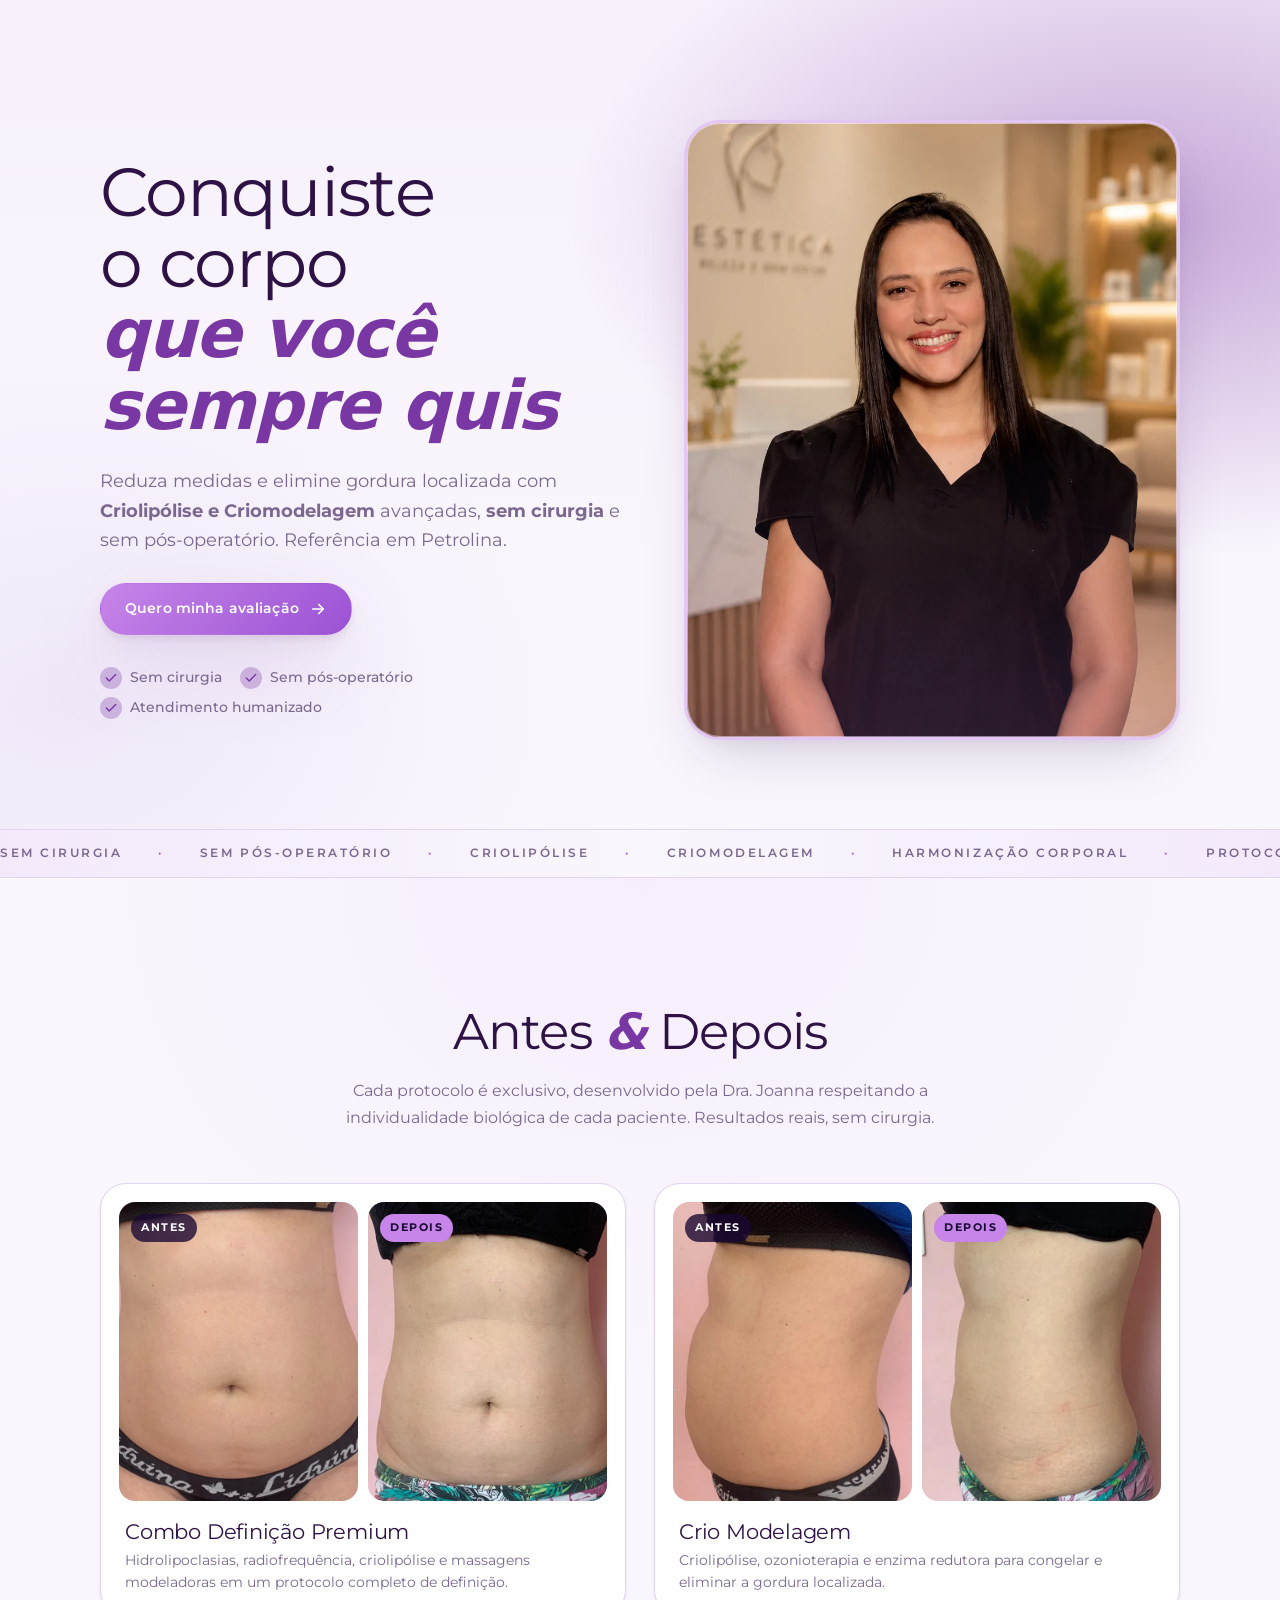
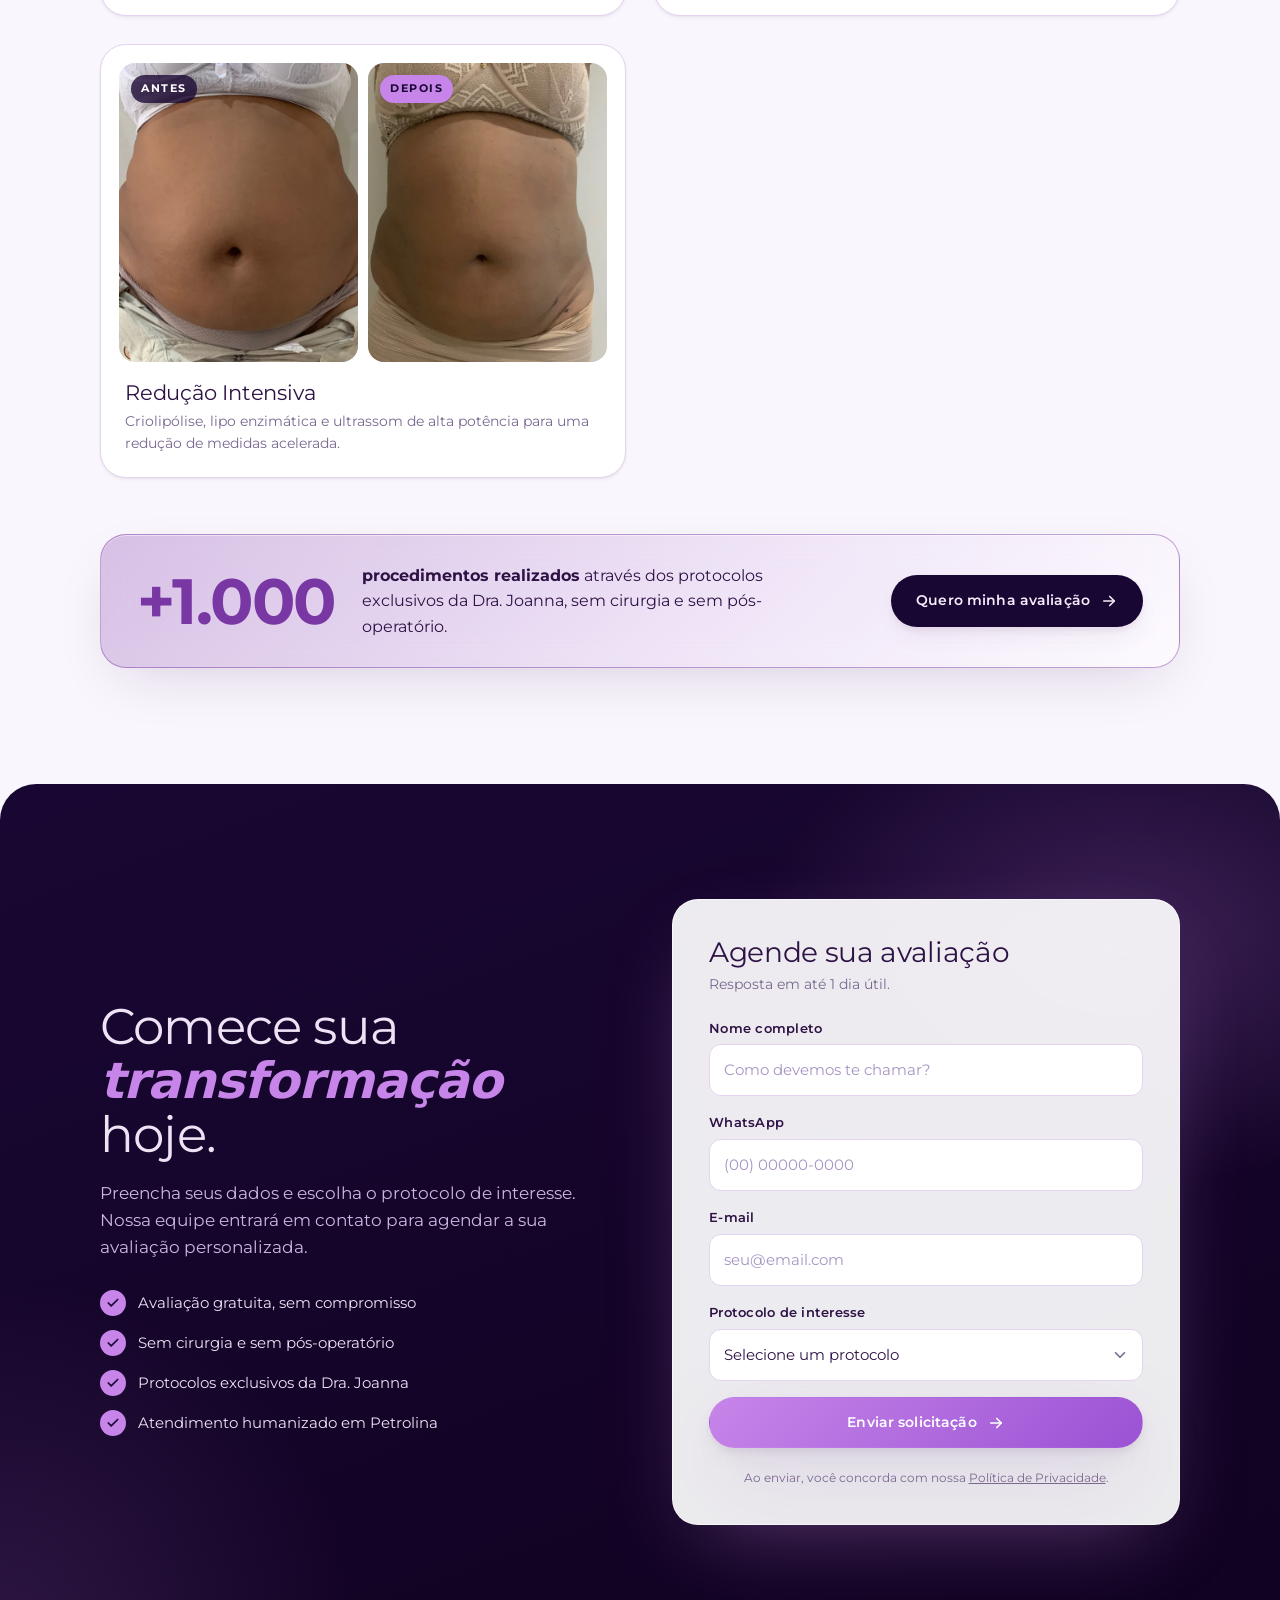
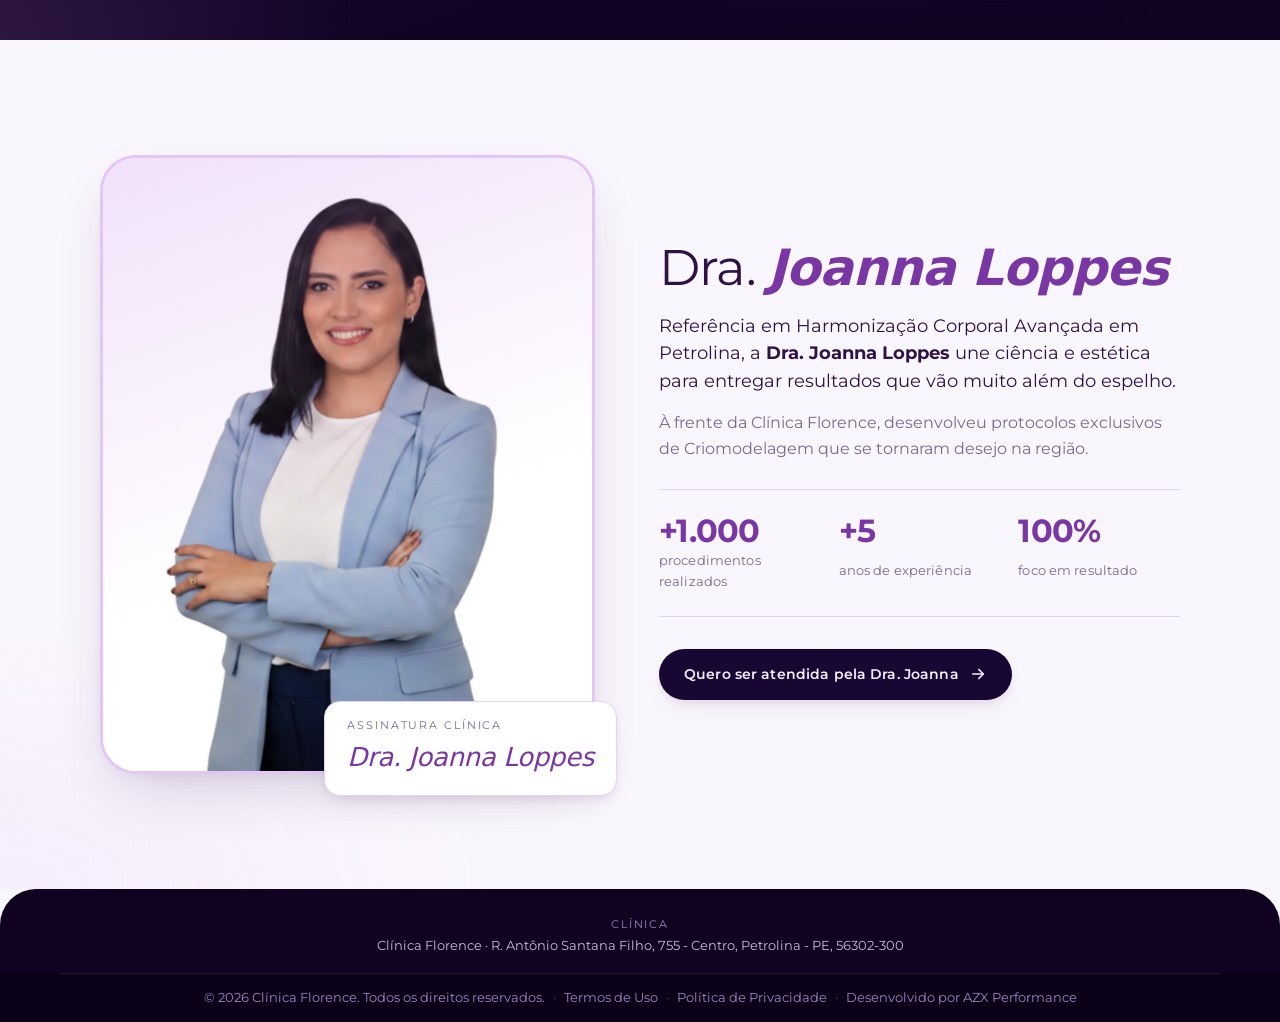
==== commit a5f315fa: "Add files via upload" ====
--- a/index.html
+++ b/index.html
@@ -1,636 +1,402 @@
 <!DOCTYPE html>
-<html lang="pt-BR" data-theme="light">
+<html lang="pt-BR">
 <head>
-  <meta charset="UTF-8" />
   <!-- Google Tag Manager -->
   <script>(function(w,d,s,l,i){w[l]=w[l]||[];w[l].push({'gtm.start':
   new Date().getTime(),event:'gtm.js'});var f=d.getElementsByTagName(s)[0],
   j=d.createElement(s),dl=l!='dataLayer'?'&l='+l:'';j.async=true;j.src=
   'https://www.googletagmanager.com/gtm.js?id='+i+dl;f.parentNode.insertBefore(j,f);
-  })(window,document,'script','dataLayer','GTM-KVJVVKHN');</script>
+  })(window,document,'script','dataLayer','GTM-MJQJPGBC');</script>
   <!-- End Google Tag Manager -->
-
-  <!-- Meta Pixel (init; PageView/Lead disparam pelo capi.js com eventID) -->
-  <script>
-  !function(f,b,e,v,n,t,s){if(f.fbq)return;n=f.fbq=function(){n.callMethod?
-  n.callMethod.apply(n,arguments):n.queue.push(arguments)};if(!f._fbq)f._fbq=n;
-  n.push=n;n.loaded=!0;n.version='2.0';n.queue=[];t=b.createElement(e);t.async=!0;
-  t.src=v;s=b.getElementsByTagName(e)[0];s.parentNode.insertBefore(t,s)}(window,
-  document,'script','https://connect.facebook.net/en_US/fbevents.js');
-  fbq('init','935011722874678');
-  </script>
-  <noscript><img height="1" width="1" style="display:none"
-  src="https://www.facebook.com/tr?id=935011722874678&ev=PageView&noscript=1"/></noscript>
-  <script src="/meta-capi/capi.js" defer></script>
-  <!-- End Meta Pixel -->
+  <meta charset="UTF-8" />
   <meta name="viewport" content="width=device-width, initial-scale=1.0" />
+  <meta name="description" content="Dra. Joanna Loppes, referência em Harmonização Corporal Avançada em Petrolina. Reduza medidas e elimine gordura localizada com Criolipólise e Criomodelagem. Sem cirurgia e sem pós-operatório." />
   <title>Dra. Joanna Loppes · Harmonização Corporal em Petrolina</title>
-  <meta name="description" content="Dra. Joanna Loppes, referência em Harmonização Corporal Avançada em Petrolina. Reduza medidas e elimine gordura localizada com Criolipólise e Criomodelagem. Sem cirurgia e sem pós-operatório." />
-
-  <!-- Favicon SVG inline -->
-  <link rel="icon" type="image/svg+xml" href="data:image/svg+xml,%3Csvg xmlns='http://www.w3.org/2000/svg' viewBox='0 0 64 64'%3E%3Cdefs%3E%3ClinearGradient id='g' x1='0' y1='0' x2='1' y2='1'%3E%3Cstop offset='0%25' stop-color='%23c785e9'/%3E%3Cstop offset='100%25' stop-color='%23d4a8f0'/%3E%3C/linearGradient%3E%3C/defs%3E%3Crect width='64' height='64' rx='14' fill='%23100220'/%3E%3Ctext x='32' y='45' text-anchor='middle' font-family='Georgia,serif' font-size='36' font-weight='700' fill='url(%23g)'%3EJ%3C/text%3E%3C/svg%3E" />
+
+  <!-- Favicon -->
+  <link rel="icon" type="image/jpeg" href="assets/favicon.jpg" />
 
   <link rel="preconnect" href="https://fonts.googleapis.com" />
   <link rel="preconnect" href="https://fonts.gstatic.com" crossorigin />
   <link href="https://fonts.googleapis.com/css2?family=Montserrat:ital,wght@0,400;0,500;0,600;0,700;0,800;1,400&display=swap" rel="stylesheet" />
-  <link rel="stylesheet" href="styles.css?v=4" />
+
+  <link rel="stylesheet" href="style.css" />
 </head>
 <body>
 <!-- Google Tag Manager (noscript) -->
-<noscript><iframe src="https://www.googletagmanager.com/ns.html?id=GTM-KVJVVKHN"
+<noscript><iframe src="https://www.googletagmanager.com/ns.html?id=GTM-MJQJPGBC"
 height="0" width="0" style="display:none;visibility:hidden"></iframe></noscript>
 <!-- End Google Tag Manager (noscript) -->
 
-<!-- MOBILE MENU -->
-<div class="mobile-menu" id="mobileMenu" aria-hidden="true">
-  <ul class="mobile-nav-links">
-    <li><a href="#resultados" class="mobile-link">Resultados</a></li>
-    <!-- <li><a href="#videos" class="mobile-link">Vídeos</a></li> -->
-    <li><a href="#contato" class="mobile-link">Contato</a></li>
-    <li><a href="#sobre" class="mobile-link">Sobre</a></li>
-  </ul>
-  <a href="#contato" class="mobile-cta mobile-link">Agendar avaliação</a>
-  <div class="mobile-theme-row">
-    <span>Alternar tema</span>
-    <button class="theme-toggle" id="themeToggleMobile" aria-label="Alternar tema">
-      <svg class="icon-sun" xmlns="http://www.w3.org/2000/svg" viewBox="0 0 24 24" fill="none" stroke="currentColor" stroke-width="2" stroke-linecap="round" stroke-linejoin="round"><circle cx="12" cy="12" r="5"/><line x1="12" y1="1" x2="12" y2="3"/><line x1="12" y1="21" x2="12" y2="23"/><line x1="4.22" y1="4.22" x2="5.64" y2="5.64"/><line x1="18.36" y1="18.36" x2="19.78" y2="19.78"/><line x1="1" y1="12" x2="3" y2="12"/><line x1="21" y1="12" x2="23" y2="12"/><line x1="4.22" y1="19.78" x2="5.64" y2="18.36"/><line x1="18.36" y1="5.64" x2="19.78" y2="4.22"/></svg>
-      <svg class="icon-moon" xmlns="http://www.w3.org/2000/svg" viewBox="0 0 24 24" fill="none" stroke="currentColor" stroke-width="2" stroke-linecap="round" stroke-linejoin="round"><path d="M21 12.79A9 9 0 1 1 11.21 3 7 7 0 0 0 21 12.79z"/></svg>
-    </button>
+
+  <!-- ============ DOBRA 1 — HERO ============ -->
+  <section id="hero" class="hero" data-screen-label="01 Hero">
+    <div class="hero__bg" aria-hidden="true"></div>
+    <div class="container hero__grid">
+
+      <div class="hero__copy reveal">
+        <h1 class="h1">
+          Conquiste o corpo
+          <span class="h1__accent">que você sempre quis</span>
+        </h1>
+        <p class="lede">
+          Reduza medidas e elimine gordura localizada com <strong>Criolipólise e Criomodelagem</strong> avançadas, <strong>sem cirurgia</strong> e sem pós-operatório. Referência em Petrolina.
+        </p>
+        <div class="hero__ctas">
+          <a href="#agendar" class="btn btn--primary">
+            Quero minha avaliação
+            <svg width="18" height="18" viewBox="0 0 24 24" fill="none" stroke="currentColor" stroke-width="2.2" stroke-linecap="round" stroke-linejoin="round" aria-hidden="true"><path d="M5 12h14"/><path d="m13 6 6 6-6 6"/></svg>
+          </a>
+        </div>
+
+        <ul class="hero__pills" aria-label="Diferenciais">
+          <li><svg width="16" height="16" viewBox="0 0 24 24" fill="none" stroke="currentColor" stroke-width="2.4" stroke-linecap="round" stroke-linejoin="round"><path d="M20 6 9 17l-5-5"/></svg> Sem cirurgia</li>
+          <li><svg width="16" height="16" viewBox="0 0 24 24" fill="none" stroke="currentColor" stroke-width="2.4" stroke-linecap="round" stroke-linejoin="round"><path d="M20 6 9 17l-5-5"/></svg> Sem pós-operatório</li>
+          <li><svg width="16" height="16" viewBox="0 0 24 24" fill="none" stroke="currentColor" stroke-width="2.4" stroke-linecap="round" stroke-linejoin="round"><path d="M20 6 9 17l-5-5"/></svg> Atendimento humanizado</li>
+        </ul>
+      </div>
+
+      <div class="hero__visual reveal">
+        <div class="hero__photo">
+          <picture>
+            <img src="assets/hero-bg.webp" alt="Dra. Joanna Loppes — Referência em Harmonização Corporal" />
+          </picture>
+        </div>
+      </div>
+
+    </div>
+
+    <div class="marquee" aria-hidden="true">
+      <div class="marquee__track">
+        <span>Sem cirurgia</span><span>·</span>
+        <span>Sem pós-operatório</span><span>·</span>
+        <span>Criolipólise</span><span>·</span>
+        <span>Criomodelagem</span><span>·</span>
+        <span>Harmonização Corporal</span><span>·</span>
+        <span>Protocolos exclusivos</span><span>·</span>
+        <span>Sem cirurgia</span><span>·</span>
+        <span>Sem pós-operatório</span><span>·</span>
+        <span>Criolipólise</span><span>·</span>
+        <span>Criomodelagem</span><span>·</span>
+        <span>Harmonização Corporal</span><span>·</span>
+        <span>Protocolos exclusivos</span><span>·</span>
+      </div>
+    </div>
+  </section>
+
+  <!-- ============ DOBRA 2 — PROVA SOCIAL ============ -->
+  <section id="resultados" class="proof" data-screen-label="02 Prova Social">
+    <div class="container">
+      <header class="section-head reveal">
+        <h2 class="h2">
+          Antes <em>&amp;</em> Depois
+        </h2>
+        <p class="section-sub">
+          Cada protocolo é exclusivo, desenvolvido pela Dra. Joanna respeitando a individualidade biológica de cada paciente. Resultados reais, sem cirurgia.
+        </p>
+      </header>
+
+      <div class="ba-grid reveal" id="metodo">
+        <!-- Caso 1 -->
+        <article class="ba-card">
+          <div class="ba-card__pair">
+            <figure class="ba">
+              <span class="ba__label">Antes</span>
+              <img class="ba__img" src="assets/antes-01.webp" alt="Antes — caso 1" />
+            </figure>
+            <figure class="ba">
+              <span class="ba__label ba__label--after">Depois</span>
+              <img class="ba__img" src="assets/depois-01.webp" alt="Depois — caso 1" />
+            </figure>
+          </div>
+          <div class="ba-card__caption">
+            <h3>Combo Definição Premium</h3>
+            <p>Hidrolipoclasias, radiofrequência, criolipólise e massagens modeladoras em um protocolo completo de definição.</p>
+          </div>
+        </article>
+
+        <!-- Caso 2 -->
+        <article class="ba-card">
+          <div class="ba-card__pair">
+            <figure class="ba">
+              <span class="ba__label">Antes</span>
+              <img class="ba__img" src="assets/antes-02.webp" alt="Antes — caso 2" />
+            </figure>
+            <figure class="ba">
+              <span class="ba__label ba__label--after">Depois</span>
+              <img class="ba__img" src="assets/depois-02.webp" alt="Depois — caso 2" />
+            </figure>
+          </div>
+          <div class="ba-card__caption">
+            <h3>Crio Modelagem</h3>
+            <p>Criolipólise, ozonioterapia e enzima redutora para congelar e eliminar a gordura localizada.</p>
+          </div>
+        </article>
+
+        <!-- Caso 3 -->
+        <article class="ba-card">
+          <div class="ba-card__pair">
+            <figure class="ba">
+              <span class="ba__label">Antes</span>
+              <img class="ba__img" src="assets/antes-03.webp" alt="Antes — caso 3" />
+            </figure>
+            <figure class="ba">
+              <span class="ba__label ba__label--after">Depois</span>
+              <img class="ba__img" src="assets/depois-03.webp" alt="Depois — caso 3" />
+            </figure>
+          </div>
+          <div class="ba-card__caption">
+            <h3>Redução Intensiva</h3>
+            <p>Criolipólise, lipo enzimática e ultrassom de alta potência para uma redução de medidas acelerada.</p>
+          </div>
+        </article>
+      </div>
+
+      <aside class="seal glass reveal" aria-label="Selo de autoridade">
+        <div class="seal__num">+1.000</div>
+        <div class="seal__copy">
+          <strong>procedimentos realizados</strong>
+          através dos protocolos exclusivos da Dra. Joanna, sem cirurgia e sem pós-operatório.
+        </div>
+        <a href="#agendar" class="btn btn--dark seal__cta">
+          Quero minha avaliação
+          <svg width="18" height="18" viewBox="0 0 24 24" fill="none" stroke="currentColor" stroke-width="2.2" stroke-linecap="round" stroke-linejoin="round"><path d="M5 12h14"/><path d="m13 6 6 6-6 6"/></svg>
+        </a>
+      </aside>
+    </div>
+  </section>
+
+  <!-- ============ DOBRA 3 — FORMULÁRIO ============ -->
+  <section id="agendar" class="form-section" data-screen-label="03 Formulário">
+    <div class="container form-section__grid">
+
+      <div class="form-section__copy reveal">
+        <h2 class="h2 h2--light">
+          Comece sua <em>transformação</em> hoje.
+        </h2>
+        <p class="form-section__sub">
+          Preencha seus dados e escolha o protocolo de interesse. Nossa equipe entrará em contato para agendar a sua avaliação personalizada.
+        </p>
+
+        <ul class="form-section__list">
+          <li>
+            <span class="check" aria-hidden="true">
+              <svg width="14" height="14" viewBox="0 0 24 24" fill="none" stroke="currentColor" stroke-width="3" stroke-linecap="round" stroke-linejoin="round"><path d="M20 6 9 17l-5-5"/></svg>
+            </span>
+            Avaliação gratuita, sem compromisso
+          </li>
+          <li>
+            <span class="check" aria-hidden="true">
+              <svg width="14" height="14" viewBox="0 0 24 24" fill="none" stroke="currentColor" stroke-width="3" stroke-linecap="round" stroke-linejoin="round"><path d="M20 6 9 17l-5-5"/></svg>
+            </span>
+            Sem cirurgia e sem pós-operatório
+          </li>
+          <li>
+            <span class="check" aria-hidden="true">
+              <svg width="14" height="14" viewBox="0 0 24 24" fill="none" stroke="currentColor" stroke-width="3" stroke-linecap="round" stroke-linejoin="round"><path d="M20 6 9 17l-5-5"/></svg>
+            </span>
+            Protocolos exclusivos da Dra. Joanna
+          </li>
+          <li>
+            <span class="check" aria-hidden="true">
+              <svg width="14" height="14" viewBox="0 0 24 24" fill="none" stroke="currentColor" stroke-width="3" stroke-linecap="round" stroke-linejoin="round"><path d="M20 6 9 17l-5-5"/></svg>
+            </span>
+            Atendimento humanizado em Petrolina
+          </li>
+        </ul>
+      </div>
+
+      <form class="lead-form glass reveal" id="leadForm" novalidate>
+        <h3 class="lead-form__title">Agende sua avaliação</h3>
+        <p class="lead-form__hint">Resposta em até 1 dia útil.</p>
+
+        <div class="field">
+          <label for="nome">Nome completo</label>
+          <input type="text" id="nome" name="nome" autocomplete="name" required placeholder="Como devemos te chamar?" />
+        </div>
+
+        <div class="field">
+          <label for="whatsapp">WhatsApp</label>
+          <input type="tel" id="whatsapp" name="whatsapp" inputmode="tel" autocomplete="tel" required placeholder="(00) 00000-0000" />
+        </div>
+
+        <div class="field">
+          <label for="email">E-mail</label>
+          <input type="email" id="email" name="email" autocomplete="email" required placeholder="seu@email.com" />
+        </div>
+
+        <div class="field">
+          <label for="quem">Protocolo de interesse</label>
+          <div class="select-wrap">
+            <select id="quem" name="procedimento" required>
+              <option value="" disabled selected>Selecione um protocolo</option>
+              <option value="harmonizacao-corporal">Harmonização Corporal (Combo Completo)</option>
+              <option value="criolipolise-criomodelagem">Criolipólise / Criomodelagem</option>
+              <option value="peim-vasinhos">PEIM (Vasinhos)</option>
+              <option value="reducao-medidas">Redução de Medidas / Gordura Localizada</option>
+              <option value="outro">Não sei ainda, quero avaliação</option>
+            </select>
+            <svg width="18" height="18" viewBox="0 0 24 24" fill="none" stroke="currentColor" stroke-width="2.2" stroke-linecap="round" stroke-linejoin="round" aria-hidden="true"><path d="m6 9 6 6 6-6"/></svg>
+          </div>
+        </div>
+
+        <button type="submit" class="btn btn--primary btn--block">
+          Enviar solicitação
+          <svg width="18" height="18" viewBox="0 0 24 24" fill="none" stroke="currentColor" stroke-width="2.2" stroke-linecap="round" stroke-linejoin="round"><path d="M5 12h14"/><path d="m13 6 6 6-6 6"/></svg>
+        </button>
+
+        <p class="lead-form__legal">
+          Ao enviar, você concorda com nossa <a href="#" id="openPrivacyFromForm">Política de Privacidade</a>.
+        </p>
+
+        <div class="lead-form__success" role="status" aria-live="polite" hidden>
+          <strong>Recebemos seu contato!</strong>
+          Em breve nossa equipe entrará em contato pelo WhatsApp.
+        </div>
+      </form>
+
+    </div>
+  </section>
+
+  <!-- ============ DOBRA 4 — SOBRE A MENTORA ============ -->
+  <section id="sobre" class="about" data-screen-label="04 Sobre">
+    <div class="container about__grid">
+
+      <div class="about__photo reveal">
+        <div class="about__photo-frame">
+          <img src="assets/dra-joana.webp" alt="Dra. Joanna Loppes — Referência em Harmonização Corporal" />
+        </div>
+        <div class="about__sig" aria-hidden="true">
+          <span class="about__sig-label">Assinatura clínica</span>
+          <span class="about__sig-name">Dra. Joanna Loppes</span>
+        </div>
+      </div>
+
+      <div class="about__copy reveal">
+        <h2 class="h2">Dra. <em>Joanna Loppes</em></h2>
+        <p class="about__lede">
+          Referência em Harmonização Corporal Avançada em Petrolina, a <strong>Dra. Joanna Loppes</strong> une ciência e estética para entregar resultados que vão muito além do espelho.
+        </p>
+        <p class="about__body">
+          À frente da Clínica Florence, desenvolveu protocolos exclusivos de Criomodelagem que se tornaram desejo na região.
+        </p>
+
+        <dl class="about__stats">
+          <div>
+            <dt>+1.000</dt>
+            <dd>procedimentos realizados</dd>
+          </div>
+          <div>
+            <dt>+5</dt>
+            <dd>anos de experiência</dd>
+          </div>
+          <div>
+            <dt>100%</dt>
+            <dd>foco em resultado</dd>
+          </div>
+        </dl>
+
+        <a href="#agendar" class="btn btn--dark">
+          Quero ser atendida pela Dra. Joanna
+          <svg width="18" height="18" viewBox="0 0 24 24" fill="none" stroke="currentColor" stroke-width="2.2" stroke-linecap="round" stroke-linejoin="round"><path d="M5 12h14"/><path d="m13 6 6 6-6 6"/></svg>
+        </a>
+      </div>
+
+    </div>
+  </section>
+
+  <!-- ============ DOBRA 5 — RODAPÉ ============ -->
+  <footer class="footer" data-screen-label="05 Rodapé">
+    <div class="container footer__grid">
+      <address class="footer__addr">
+        <span class="footer__addr-label">Clínica</span>
+        Clínica Florence · R. Antônio Santana Filho, 755 - Centro, Petrolina - PE, 56302-300
+      </address>
+    </div>
+
+    <div class="footer__bar">
+      <div class="container footer__bar-inner">
+        <div class="footer__bar-group">
+          <span>© <span id="year">2026</span> Clínica Florence. Todos os direitos reservados.</span>
+        </div>
+        <span class="footer__sep footer__sep--mid">·</span>
+        <div class="footer__bar-group footer__legal">
+          <a href="#" id="openTerms" class="footer__link">Termos de Uso</a>
+          <span class="footer__sep">·</span>
+          <a href="#" id="openPrivacy" class="footer__link">Política de Privacidade</a>
+          <span class="footer__sep">·</span>
+          <span class="footer__dev">Desenvolvido por <a href="https://azxperformance.com.br/clinica" target="_blank" rel="noopener noreferrer" class="footer__link footer__azx">AZX Performance</a></span>
+        </div>
+      </div>
+    </div>
+  </footer>
+
+  <!-- ═══════════════════════ TERMS MODAL ═══════════════════════ -->
+  <div class="modal-overlay" id="termsModal" aria-hidden="true">
+    <div class="modal-content" role="dialog" aria-labelledby="termsTitle">
+      <button class="modal-close" aria-label="Fechar">&times;</button>
+      <h2 id="termsTitle">Termos de Uso</h2>
+      <div class="modal-body">
+        <p><strong>1. Aceitação dos Termos</strong></p>
+        <p>Ao acessar e utilizar este site, você concorda com os presentes Termos de Uso. Caso não concorde com qualquer disposição, solicitamos que interrompa o uso imediatamente.</p>
+
+        <p><strong>2. Finalidade do Site</strong></p>
+        <p>Este site tem caráter exclusivamente informativo sobre os procedimentos estéticos oferecidos pela Dra. Joanna Loppes, da Clínica Florence. As informações aqui contidas não substituem consulta médica presencial.</p>
+
+        <p><strong>3. Propriedade Intelectual</strong></p>
+        <p>Todo o conteúdo do site, incluindo textos, imagens, vídeos, logotipos e elementos gráficos, é protegido por direitos autorais e não pode ser reproduzido sem autorização prévia por escrito.</p>
+
+        <p><strong>4. Responsabilidade</strong></p>
+        <p>A Dra. Joanna Loppes se reserva o direito de alterar, atualizar ou remover conteúdos do site sem aviso prévio. Não nos responsabilizamos por decisões tomadas com base exclusivamente nas informações do site.</p>
+
+        <p><strong>5. Agendamentos</strong></p>
+        <p>Os agendamentos realizados por meio do formulário de contato estão sujeitos à confirmação pela equipe da clínica. O envio do formulário não garante a reserva de horário.</p>
+
+        <p><strong>6. Alterações</strong></p>
+        <p>Estes termos podem ser atualizados a qualquer momento. Recomendamos a consulta periódica desta página.</p>
+
+        <p><strong>7. Lei Aplicável</strong></p>
+        <p>Estes Termos de Uso são regidos pelas leis da República Federativa do Brasil, em especial a Lei Geral de Proteção de Dados (LGPD — Lei nº 13.709/2018) e o Código de Defesa do Consumidor.</p>
+      </div>
+    </div>
   </div>
-</div>
-
-<!-- NAV -->
-<nav id="nav">
-  <div class="container nav-inner">
-    <a href="#" class="logo">Dra. <span>Joanna</span></a>
-    <ul class="nav-links">
-      <li><a href="#resultados">Resultados</a></li>
-      <!-- <li><a href="#videos">Vídeos</a></li> -->
-      <li><a href="#contato">Contato</a></li>
-      <li><a href="#sobre">Sobre</a></li>
-    </ul>
-    <div class="nav-right">
-      <button class="theme-toggle" id="themeToggle" aria-label="Alternar tema">
-        <svg class="icon-sun" xmlns="http://www.w3.org/2000/svg" viewBox="0 0 24 24" fill="none" stroke="currentColor" stroke-width="2" stroke-linecap="round" stroke-linejoin="round"><circle cx="12" cy="12" r="5"/><line x1="12" y1="1" x2="12" y2="3"/><line x1="12" y1="21" x2="12" y2="23"/><line x1="4.22" y1="4.22" x2="5.64" y2="5.64"/><line x1="18.36" y1="18.36" x2="19.78" y2="19.78"/><line x1="1" y1="12" x2="3" y2="12"/><line x1="21" y1="12" x2="23" y2="12"/><line x1="4.22" y1="19.78" x2="5.64" y2="18.36"/><line x1="18.36" y1="5.64" x2="19.78" y2="4.22"/></svg>
-        <svg class="icon-moon" xmlns="http://www.w3.org/2000/svg" viewBox="0 0 24 24" fill="none" stroke="currentColor" stroke-width="2" stroke-linecap="round" stroke-linejoin="round"><path d="M21 12.79A9 9 0 1 1 11.21 3 7 7 0 0 0 21 12.79z"/></svg>
-      </button>
-      <a href="#contato" class="nav-cta">Agendar avaliação</a>
-      <button class="hamburger" id="hamburger" aria-label="Abrir menu">
-        <span></span><span></span><span></span>
-      </button>
+
+  <!-- ═══════════════════════ PRIVACY MODAL ═══════════════════════ -->
+  <div class="modal-overlay" id="privacyModal" aria-hidden="true">
+    <div class="modal-content" role="dialog" aria-labelledby="privacyTitle">
+      <button class="modal-close" aria-label="Fechar">&times;</button>
+      <h2 id="privacyTitle">Política de Privacidade</h2>
+      <div class="modal-body">
+        <p><strong>1. Introdução</strong></p>
+        <p>A Dra. Joanna Loppes está comprometida com a proteção dos seus dados pessoais, em conformidade com a Lei Geral de Proteção de Dados Pessoais (LGPD — Lei nº 13.709/2018). Esta Política descreve como coletamos, utilizamos, armazenamos e protegemos suas informações.</p>
+
+        <p><strong>2. Dados Coletados</strong></p>
+        <p>Coletamos os seguintes dados pessoais por meio do formulário de contato: nome completo, número de WhatsApp, endereço de e-mail e procedimento de interesse. Esses dados são fornecidos voluntariamente pelo titular.</p>
+
+        <p><strong>3. Finalidade do Tratamento</strong></p>
+        <p>Os dados coletados são utilizados exclusivamente para: (a) entrar em contato para agendamento de avaliação; (b) envio de informações sobre procedimentos solicitados; (c) comunicação relacionada aos serviços da clínica.</p>
+
+        <p><strong>4. Base Legal</strong></p>
+        <p>O tratamento dos dados pessoais se dá com base no consentimento do titular (Art. 7º, I, da LGPD), fornecido no momento do envio do formulário.</p>
+
+        <p><strong>5. Compartilhamento de Dados</strong></p>
+        <p>Seus dados pessoais não serão compartilhados com terceiros, exceto quando necessário para o cumprimento de obrigações legais ou mediante seu consentimento expresso.</p>
+
+        <p><strong>6. Armazenamento e Segurança</strong></p>
+        <p>Os dados são armazenados em ambiente seguro, com medidas técnicas e administrativas adequadas para proteger contra acesso não autorizado, destruição, perda ou alteração.</p>
+
+        <p><strong>7. Direitos do Titular</strong></p>
+        <p>Conforme a LGPD, você tem direito a: (a) confirmar a existência de tratamento; (b) acessar seus dados; (c) corrigir dados incompletos ou desatualizados; (d) solicitar a anonimização, bloqueio ou eliminação de dados desnecessários; (e) revogar o consentimento a qualquer momento.</p>
+
+        <p><strong>8. Contato</strong></p>
+        <p>Para exercer seus direitos ou esclarecer dúvidas sobre o tratamento de dados, entre em contato pelo WhatsApp disponível neste site.</p>
+
+        <p><strong>9. Alterações</strong></p>
+        <p>Esta Política pode ser atualizada a qualquer momento. A versão vigente estará sempre disponível nesta página.</p>
+      </div>
     </div>
   </div>
-</nav>
-
-<!-- ═══════════════════════ HERO ═══════════════════════ -->
-<section class="hero" id="hero">
-  <div class="hero-bg-wrap" aria-hidden="true">
-    <div class="hero-bg-img"></div>
-    <div class="hero-overlay"></div>
-  </div>
-  <div class="hero-content fade-up d2">
-    <h1>Conquiste o corpo<br class="mobile-br"> que você sempre quis</h1>
-    <p class="hero-sub fade-up d3">
-      Reduza medidas e elimine gordura localizada com Criolipólise e Criomodelagem avançadas, sem cirurgia e sem pós-operatório. Referência em Petrolina.
-    </p>
-    <div class="hero-actions fade-up d4">
-      <a href="#contato" class="btn-primary">Quero minha avaliação</a>
-      <a href="#resultados" class="btn-ghost">Ver resultados</a>
-    </div>
-  </div>
-</section>
-
-<!-- ═══════════════════════ BEFORE & AFTER ═══════════════════════ -->
-<section class="results-section" id="resultados">
-  <div class="container">
-    <div class="section-label">
-      <span class="badge"><span class="badge-dot"></span>Transformações reais</span>
-    </div>
-    <h2 class="section-title">Antes <span class="gold-text">&</span> Depois</h2>
-    <p class="section-sub">Cada protocolo é exclusivo, desenvolvido pela Dra. Joanna respeitando a individualidade biológica de cada paciente. Resultados reais, sem cirurgia.</p>
-
-    <div class="ba-grid">
-      <!-- Card 1 -->
-      <div class="ba-card">
-        <div class="ba-image-wrap">
-          <div class="img-ph" role="img" aria-label="Combo Definição Premium, foto em breve">
-            <svg viewBox="0 0 48 48" fill="none" stroke="currentColor" stroke-width="1.6" stroke-linecap="round" stroke-linejoin="round" aria-hidden="true">
-              <rect x="6" y="10" width="36" height="28" rx="4"/><circle cx="17" cy="20" r="3"/><path d="M8 34l10-9 6 5 7-6 9 10"/>
-            </svg>
-            <span class="img-ph-label">Combo Definição Premium</span>
-            <span class="img-ph-sub">Foto em breve</span>
-          </div>
-        </div>
-        <div class="ba-info">
-          <span class="ba-tag">Combo Definição Premium</span>
-          <p>Hidrolipoclasias, radiofrequência, criolipólise e massagens modeladoras em um protocolo completo de definição.</p>
-        </div>
-      </div>
-      <!-- Card 2 -->
-      <div class="ba-card">
-        <div class="ba-image-wrap">
-          <div class="img-ph" role="img" aria-label="Crio Modelagem, foto em breve">
-            <svg viewBox="0 0 48 48" fill="none" stroke="currentColor" stroke-width="1.6" stroke-linecap="round" stroke-linejoin="round" aria-hidden="true">
-              <rect x="6" y="10" width="36" height="28" rx="4"/><circle cx="17" cy="20" r="3"/><path d="M8 34l10-9 6 5 7-6 9 10"/>
-            </svg>
-            <span class="img-ph-label">Crio Modelagem</span>
-            <span class="img-ph-sub">Foto em breve</span>
-          </div>
-        </div>
-        <div class="ba-info">
-          <span class="ba-tag">Crio Modelagem</span>
-          <p>Criolipólise, ozonioterapia e enzima redutora para congelar e eliminar a gordura localizada.</p>
-        </div>
-      </div>
-      <!-- Card 3 -->
-      <div class="ba-card">
-        <div class="ba-image-wrap">
-          <div class="img-ph" role="img" aria-label="Redução Intensiva, foto em breve">
-            <svg viewBox="0 0 48 48" fill="none" stroke="currentColor" stroke-width="1.6" stroke-linecap="round" stroke-linejoin="round" aria-hidden="true">
-              <rect x="6" y="10" width="36" height="28" rx="4"/><circle cx="17" cy="20" r="3"/><path d="M8 34l10-9 6 5 7-6 9 10"/>
-            </svg>
-            <span class="img-ph-label">Redução Intensiva</span>
-            <span class="img-ph-sub">Foto em breve</span>
-          </div>
-        </div>
-        <div class="ba-info">
-          <span class="ba-tag">Redução Intensiva</span>
-          <p>Criolipólise, lipo enzimática e ultrassom de alta potência para uma redução de medidas acelerada.</p>
-        </div>
-      </div>
-    </div>
-  </div>
-</section>
-
-<!-- ═══════════════════════ VIDEO RESULTS ═══════════════════════ -->
-<!-- ═══ SEÇÃO DE VÍDEOS (comentada até a Dra. Joanna ter os vídeos; conteúdo abaixo é exemplo a substituir por protocolos corporais). Reativar removendo este comentário. ═══
-<section class="videos-section" id="videos">
-  <div class="container">
-    <div class="section-label">
-      <span class="badge"><span class="badge-dot"></span>Em vídeo</span>
-    </div>
-    <h2 class="section-title">Resultados em <span class="gold-text">movimento</span></h2>
-    <p class="section-sub">Acompanhe os resultados dos procedimentos mais procurados em vídeo, com técnica, naturalidade e elegância.</p>
-
-    <div class="videos-grid">
-      <div class="video-card">
-        <div class="video-placeholder">
-          <div class="play-btn" aria-label="Reproduzir vídeo">
-            <svg viewBox="0 0 24 24" fill="currentColor"><path d="M8 5v14l11-7z"/></svg>
-          </div>
-          <span class="video-duration">2:34</span>
-        </div>
-        <div class="video-info">
-          <h3>Bioestimuladores de Colágeno</h3>
-          <p>Rejuvenescimento facial progressivo com estímulo natural da produção de colágeno e resultados sutis.</p>
-        </div>
-      </div>
-      <div class="video-card">
-        <div class="video-placeholder">
-          <div class="play-btn" aria-label="Reproduzir vídeo">
-            <svg viewBox="0 0 24 24" fill="currentColor"><path d="M8 5v14l11-7z"/></svg>
-          </div>
-          <span class="video-duration">3:12</span>
-        </div>
-        <div class="video-info">
-          <h3>Skinbooster + Microagulhamento</h3>
-          <p>Hidratação profunda e renovação da textura da pele com resultados naturais e duradouros.</p>
-        </div>
-      </div>
-      <div class="video-card">
-        <div class="video-placeholder">
-          <div class="play-btn" aria-label="Reproduzir vídeo">
-            <svg viewBox="0 0 24 24" fill="currentColor"><path d="M8 5v14l11-7z"/></svg>
-          </div>
-          <span class="video-duration">1:48</span>
-        </div>
-        <div class="video-info">
-          <h3>Toxina Botulínica</h3>
-          <p>Suavização de linhas de expressão com aplicação precisa e resultado discreto e elegante.</p>
-        </div>
-      </div>
-    </div>
-  </div>
-</section>
-═══ FIM SEÇÃO DE VÍDEOS ═══ -->
-
-<!-- ═══════════════════════ CONTACT FORM ═══════════════════════ -->
-<section class="contact-section" id="contato">
-  <div class="container">
-    <div class="contact-inner">
-      <div class="contact-text">
-        <div class="section-label" style="text-align:left;">
-          <span class="badge"><span class="badge-dot"></span>Avaliação gratuita</span>
-        </div>
-        <h2 class="contact-title">Comece sua<br><span class="gold-text">transformação</span> hoje</h2>
-        <p class="contact-desc">Preencha seus dados e escolha o protocolo de interesse. Nossa equipe entrará em contato para agendar a sua avaliação personalizada.</p>
-        <div class="contact-perks">
-          <div class="perk"><span class="perk-icon">✓</span> Avaliação gratuita, sem compromisso</div>
-          <div class="perk"><span class="perk-icon">✓</span> Sem cirurgia e sem pós-operatório</div>
-          <div class="perk"><span class="perk-icon">✓</span> Protocolos exclusivos da Dra. Joanna</div>
-          <div class="perk"><span class="perk-icon">✓</span> Atendimento humanizado em Petrolina</div>
-        </div>
-      </div>
-      <form class="contact-form" id="contactForm" novalidate>
-        <div class="form-group">
-          <label for="form-name">Nome completo</label>
-          <input type="text" id="form-name" name="nome" placeholder="Seu nome" required />
-        </div>
-        <div class="form-group">
-          <label for="form-whatsapp">WhatsApp</label>
-          <input type="tel" id="form-whatsapp" name="whatsapp" placeholder="(00) 00000-0000" required />
-        </div>
-        <div class="form-group">
-          <label for="form-email">E-mail</label>
-          <input type="email" id="form-email" name="email" placeholder="seu@email.com" required />
-        </div>
-        <div class="form-group">
-          <label for="form-procedure">Protocolo de interesse</label>
-          <select id="form-procedure" name="procedimento" required>
-            <option value="" disabled selected>Selecione um protocolo</option>
-            <option value="harmonizacao-corporal">Harmonização Corporal (Combo Completo)</option>
-            <option value="criolipolise-criomodelagem">Criolipólise / Criomodelagem</option>
-            <option value="peim-vasinhos">PEIM (Vasinhos)</option>
-            <option value="reducao-medidas">Redução de Medidas / Gordura Localizada</option>
-            <option value="outro">Não sei ainda, quero avaliação</option>
-          </select>
-        </div>
-        <button type="submit" class="btn-primary btn-submit">Enviar solicitação</button>
-        <p class="form-disclaimer">Ao enviar, você concorda com nossa <a href="#" id="openPrivacyFromForm">Política de Privacidade</a>.</p>
-      </form>
-    </div>
-  </div>
-</section>
-
-<!-- ═══════════════════════ ABOUT THE DOCTOR ═══════════════════════ -->
-<section class="about-section" id="sobre">
-  <div class="container">
-    <div class="about-inner">
-      <div class="about-photo">
-        <div class="img-ph about-ph" role="img" aria-label="Dra. Joanna Loppes, foto em breve">
-          <svg viewBox="0 0 48 48" fill="none" stroke="currentColor" stroke-width="1.6" stroke-linecap="round" stroke-linejoin="round" aria-hidden="true">
-            <circle cx="24" cy="18" r="7"/><path d="M11 40c0-8 6-12 13-12s13 4 13 12"/>
-          </svg>
-          <span class="img-ph-label">Dra. Joanna Loppes</span>
-          <span class="img-ph-sub">Foto em breve</span>
-        </div>
-        <div class="about-photo-accent" aria-hidden="true"></div>
-      </div>
-      <div class="about-text">
-        <div class="section-label" style="text-align:left;">
-          <span class="badge"><span class="badge-dot"></span>Sobre a Dra.</span>
-        </div>
-        <h2 class="about-title">Dra. <span class="gold-text">Joanna Loppes</span></h2>
-        <p>Referência em Harmonização Corporal Avançada em Petrolina, a Dra. Joanna Loppes une ciência e estética para entregar resultados que vão muito além do espelho.</p>
-        <p>À frente da Clínica Florence, desenvolveu protocolos exclusivos de Criomodelagem que se tornaram desejo na região.</p>
-        <div class="about-credentials">
-          <div class="credential">
-            <span class="credential-num">+1.000</span>
-            <span class="credential-label">Procedimentos realizados</span>
-          </div>
-          <div class="credential">
-            <span class="credential-num">+5</span>
-            <span class="credential-label">Anos de experiência</span>
-          </div>
-          <div class="credential">
-            <span class="credential-num">100%</span>
-            <span class="credential-label">Foco em resultado</span>
-          </div>
-        </div>
-      </div>
-    </div>
-  </div>
-</section>
-
-<!-- ═══════════════════════ FAQ ═══════════════════════ -->
-<section class="faq-section" id="faq">
-  <div class="container">
-    <div class="section-label">
-      <span class="badge"><span class="badge-dot"></span>Dúvidas frequentes</span>
-    </div>
-    <h2 class="section-title">Perguntas <span class="gold-text">frequentes</span></h2>
-    <div class="faq-list">
-      <div class="faq-item">
-        <button class="faq-question" aria-expanded="false">
-          A criolipólise dói ou precisa de cirurgia?
-          <svg class="faq-icon" viewBox="0 0 24 24" fill="none" stroke="currentColor" stroke-width="2"><path d="M6 9l6 6 6-6"/></svg>
-        </button>
-        <div class="faq-answer">
-          <p>Não. A Criolipólise e a Criomodelagem são procedimentos não invasivos, sem cortes, sem anestesia e sem pós-operatório. Você retoma a sua rotina no mesmo dia.</p>
-        </div>
-      </div>
-      <div class="faq-item">
-        <button class="faq-question" aria-expanded="false">
-          Os procedimentos são seguros?
-          <svg class="faq-icon" viewBox="0 0 24 24" fill="none" stroke="currentColor" stroke-width="2"><path d="M6 9l6 6 6-6"/></svg>
-        </button>
-        <div class="faq-answer">
-          <p>Sim. Todos os protocolos são realizados com equipamentos de alta tecnologia e técnica segura, respeitando a individualidade biológica de cada paciente.</p>
-        </div>
-      </div>
-      <div class="faq-item">
-        <button class="faq-question" aria-expanded="false">
-          Quanto tempo dura o resultado?
-          <svg class="faq-icon" viewBox="0 0 24 24" fill="none" stroke="currentColor" stroke-width="2"><path d="M6 9l6 6 6-6"/></svg>
-        </button>
-        <div class="faq-answer">
-          <p>Os resultados da Harmonização Corporal são progressivos e duradouros. Na avaliação, a Dra. Joanna monta um protocolo personalizado para o seu objetivo.</p>
-        </div>
-      </div>
-    </div>
-  </div>
-</section>
-
-<!-- ═══════════════════════ FOOTER ═══════════════════════ -->
-<footer>
-  <div class="container footer-inner">
-    <p class="footer-copy">© 2026 Clínica Florence. Todos os direitos reservados.</p>
-    <div class="footer-right">
-      <a href="#" id="openTerms" class="footer-link">Termos de Uso</a>
-      <span class="footer-sep">·</span>
-      <a href="#" id="openPrivacy" class="footer-link">Política de Privacidade</a>
-      <span class="footer-sep">·</span>
-      <span class="footer-dev">Desenvolvido por <a href="https://azxperformance.com.br/clinica" target="_blank" rel="noopener noreferrer" class="footer-link azx-link">AZX Performance</a></span>
-    </div>
-  </div>
-</footer>
-
-<!-- ═══════════════════════ TERMS MODAL ═══════════════════════ -->
-<div class="modal-overlay" id="termsModal" aria-hidden="true">
-  <div class="modal-content" role="dialog" aria-labelledby="termsTitle">
-    <button class="modal-close" aria-label="Fechar">&times;</button>
-    <h2 id="termsTitle">Termos de Uso</h2>
-    <div class="modal-body">
-      <p><strong>1. Aceitação dos Termos</strong></p>
-      <p>Ao acessar e utilizar este site, você concorda com os presentes Termos de Uso. Caso não concorde com qualquer disposição, solicitamos que interrompa o uso imediatamente.</p>
-
-      <p><strong>2. Finalidade do Site</strong></p>
-      <p>Este site tem caráter exclusivamente informativo sobre os procedimentos estéticos oferecidos pela Dra. Joanna Loppes, da Clínica Florence. As informações aqui contidas não substituem consulta médica presencial.</p>
-
-      <p><strong>3. Propriedade Intelectual</strong></p>
-      <p>Todo o conteúdo do site, incluindo textos, imagens, vídeos, logotipos e elementos gráficos, é protegido por direitos autorais e não pode ser reproduzido sem autorização prévia por escrito.</p>
-
-      <p><strong>4. Responsabilidade</strong></p>
-      <p>A Dra. Joanna Loppes se reserva o direito de alterar, atualizar ou remover conteúdos do site sem aviso prévio. Não nos responsabilizamos por decisões tomadas com base exclusivamente nas informações do site.</p>
-
-      <p><strong>5. Agendamentos</strong></p>
-      <p>Os agendamentos realizados por meio do formulário de contato estão sujeitos à confirmação pela equipe da clínica. O envio do formulário não garante a reserva de horário.</p>
-
-      <p><strong>6. Alterações</strong></p>
-      <p>Estes termos podem ser atualizados a qualquer momento. Recomendamos a consulta periódica desta página.</p>
-
-      <p><strong>7. Lei Aplicável</strong></p>
-      <p>Estes Termos de Uso são regidos pelas leis da República Federativa do Brasil, em especial a Lei Geral de Proteção de Dados (LGPD, Lei nº 13.709/2018) e o Código de Defesa do Consumidor.</p>
-    </div>
-  </div>
-</div>
-
-<!-- ═══════════════════════ PRIVACY MODAL ═══════════════════════ -->
-<div class="modal-overlay" id="privacyModal" aria-hidden="true">
-  <div class="modal-content" role="dialog" aria-labelledby="privacyTitle">
-    <button class="modal-close" aria-label="Fechar">&times;</button>
-    <h2 id="privacyTitle">Política de Privacidade</h2>
-    <div class="modal-body">
-      <p><strong>1. Introdução</strong></p>
-      <p>A Dra. Joanna Loppes está comprometida com a proteção dos seus dados pessoais, em conformidade com a Lei Geral de Proteção de Dados Pessoais (LGPD, Lei nº 13.709/2018). Esta Política descreve como coletamos, utilizamos, armazenamos e protegemos suas informações.</p>
-
-      <p><strong>2. Dados Coletados</strong></p>
-      <p>Coletamos os seguintes dados pessoais por meio do formulário de contato: nome completo, número de WhatsApp, endereço de e-mail e procedimento de interesse. Esses dados são fornecidos voluntariamente pelo titular.</p>
-
-      <p><strong>3. Finalidade do Tratamento</strong></p>
-      <p>Os dados coletados são utilizados exclusivamente para: (a) entrar em contato para agendamento de avaliação; (b) envio de informações sobre procedimentos solicitados; (c) comunicação relacionada aos serviços da clínica.</p>
-
-      <p><strong>4. Base Legal</strong></p>
-      <p>O tratamento dos dados pessoais se dá com base no consentimento do titular (Art. 7º, I, da LGPD), fornecido no momento do envio do formulário.</p>
-
-      <p><strong>5. Compartilhamento de Dados</strong></p>
-      <p>Seus dados pessoais não serão compartilhados com terceiros, exceto quando necessário para o cumprimento de obrigações legais ou mediante seu consentimento expresso.</p>
-
-      <p><strong>6. Armazenamento e Segurança</strong></p>
-      <p>Os dados são armazenados em ambiente seguro, com medidas técnicas e administrativas adequadas para proteger contra acesso não autorizado, destruição, perda ou alteração.</p>
-
-      <p><strong>7. Direitos do Titular</strong></p>
-      <p>Conforme a LGPD, você tem direito a: (a) confirmar a existência de tratamento; (b) acessar seus dados; (c) corrigir dados incompletos ou desatualizados; (d) solicitar a anonimização, bloqueio ou eliminação de dados desnecessários; (e) revogar o consentimento a qualquer momento.</p>
-
-      <p><strong>8. Contato</strong></p>
-      <p>Para exercer seus direitos ou esclarecer dúvidas sobre o tratamento de dados, entre em contato pelo WhatsApp disponível neste site.</p>
-
-      <p><strong>9. Alterações</strong></p>
-      <p>Esta Política pode ser atualizada a qualquer momento. A versão vigente estará sempre disponível nesta página.</p>
-    </div>
-  </div>
-</div>
-
-<!-- ═══════════════════════ SCRIPTS ═══════════════════════ -->
-<script>
-  // ── CLEAN URL ──
-  try {
-    if (location.protocol !== 'file:' && location.pathname.endsWith('/index.html')) {
-      history.replaceState(null, '', location.pathname.replace('/index.html', '/') + location.search + location.hash);
-    }
-  } catch (e) { /* file:// ou ambiente sem History API: ignora */ }
-
-  // ── THEME ──
-  const html = document.documentElement;
-  const saved = localStorage.getItem('joanna-theme') || 'light';
-  html.setAttribute('data-theme', saved);
-
-  function toggleTheme() {
-    const current = html.getAttribute('data-theme');
-    const next = current === 'dark' ? 'light' : 'dark';
-    html.setAttribute('data-theme', next);
-    localStorage.setItem('joanna-theme', next);
-  }
-
-  document.getElementById('themeToggle').addEventListener('click', toggleTheme);
-  document.getElementById('themeToggleMobile').addEventListener('click', toggleTheme);
-
-  // ── NAV SCROLL ──
-  const nav = document.getElementById('nav');
-  window.addEventListener('scroll', () => {
-    nav.classList.toggle('scrolled', window.scrollY > 20);
-  }, { passive: true });
-
-  // ── HAMBURGER ──
-  const hamburger = document.getElementById('hamburger');
-  const mobileMenu = document.getElementById('mobileMenu');
-
-  function openMenu() {
-    hamburger.classList.add('open');
-    mobileMenu.classList.add('open');
-    mobileMenu.setAttribute('aria-hidden', 'false');
-    document.body.style.overflow = 'hidden';
-  }
-  function closeMenu() {
-    hamburger.classList.remove('open');
-    mobileMenu.classList.remove('open');
-    mobileMenu.setAttribute('aria-hidden', 'true');
-    document.body.style.overflow = '';
-  }
-
-  hamburger.addEventListener('click', () => {
-    mobileMenu.classList.contains('open') ? closeMenu() : openMenu();
-  });
-
-  document.querySelectorAll('.mobile-link').forEach(link => {
-    link.addEventListener('click', closeMenu);
-  });
-
-  // ── SCROLL ANIMATIONS ──
-  const observer = new IntersectionObserver((entries) => {
-    entries.forEach(entry => {
-      if (entry.isIntersecting) {
-        entry.target.classList.add('is-visible');
-      }
-    });
-  }, { threshold: 0.08 });
-
-  document.querySelectorAll('.ba-card, .video-card, .contact-inner, .about-inner').forEach(el => {
-    el.classList.add('animate-on-scroll');
-    observer.observe(el);
-  });
-
-  // ── WHATSAPP MASK ──
-  const whatsInput = document.getElementById('form-whatsapp');
-  whatsInput.addEventListener('input', function(e) {
-    let v = e.target.value.replace(/\D/g, '');
-    if (v.length > 11) v = v.slice(0, 11);
-    if (v.length > 7) v = `(${v.slice(0,2)}) ${v.slice(2,7)}-${v.slice(7)}`;
-    else if (v.length > 2) v = `(${v.slice(0,2)}) ${v.slice(2)}`;
-    else if (v.length > 0) v = `(${v}`;
-    e.target.value = v;
-  });
-
-  // ── FORM VALIDATION ──
-  const fields = {
-    nome:         document.getElementById('form-name'),
-    whatsapp:     document.getElementById('form-whatsapp'),
-    email:        document.getElementById('form-email'),
-    procedimento: document.getElementById('form-procedure')
-  };
-
-  function setError(el, hasError) {
-    el.style.borderColor = hasError ? '#c0392b' : '';
-    el.style.boxShadow   = hasError ? '0 0 0 3px rgba(192,57,43,0.18)' : '';
-  }
-
-  Object.values(fields).forEach(el => {
-    el.addEventListener('input',  () => setError(el, false));
-    el.addEventListener('change', () => setError(el, false));
-  });
-
-  function validateForm() {
-    let valid = true;
-    const { nome, whatsapp, email, procedimento } = fields;
-    if (!nome.value.trim())        { setError(nome, true);         valid = false; }
-    if (!whatsapp.value.trim())    { setError(whatsapp, true);     valid = false; }
-    if (!email.value.trim() || !/^[^\s@]+@[^\s@]+\.[^\s@]+$/.test(email.value.trim()))
-                                   { setError(email, true);        valid = false; }
-    if (!procedimento.value)       { setError(procedimento, true); valid = false; }
-    return valid;
-  }
-
-  // ── FORM SUBMIT ──
-  document.getElementById('contactForm').addEventListener('submit', async function(e) {
-    e.preventDefault();
-    if (!validateForm()) return;
-    const btn = this.querySelector('.btn-submit');
-    const originalText = btn.textContent;
-
-    btn.textContent = 'Enviando…';
-    btn.disabled = true;
-
-    const agora = new Date();
-    const pad = n => String(n).padStart(2, '0');
-    const meses = ['jan','fev','mar','abr','mai','jun','jul','ago','set','out','nov','dez'];
-    const payload = {
-      nome:        this.nome.value.trim(),
-      telefone:    this.whatsapp.value.trim(),
-      email:       this.email.value.trim(),
-      procedimento: this.procedimento.value,
-      origem:      window.location.href,
-      data:        `${pad(agora.getDate())} ${meses[agora.getMonth()]}. ${agora.getFullYear()}`,
-      hora:        `${pad(agora.getHours())}h${pad(agora.getMinutes())}`
-    };
-
-    try {
-      const res = await fetch('https://hook.us2.make.com/cjxjnd5wr41srcaf3bjtu8smsohiwym8', {
-        method: 'POST',
-        headers: { 'Content-Type': 'application/json' },
-        body: JSON.stringify(payload)
-      });
-
-      if (!res.ok) throw new Error('status ' + res.status);
-
-      // Lead (Pixel + CAPI) só após envio validado e bem-sucedido
-      if (window.geoTrackLead) { try { await window.geoTrackLead(); } catch (e) {} }
-
-      window.location.href = 'obrigado';
-    } catch (err) {
-      btn.textContent = 'Erro ao enviar. Tente novamente.';
-      btn.style.background = '#c0392b';
-      btn.disabled = false;
-      setTimeout(() => {
-        btn.textContent = originalText;
-        btn.style.background = '';
-      }, 4000);
-    }
-  });
-
-  // ── MODALS ──
-  function openModal(id) {
-    const m = document.getElementById(id);
-    m.classList.add('open');
-    m.setAttribute('aria-hidden', 'false');
-    document.body.style.overflow = 'hidden';
-  }
-  function closeModal(id) {
-    const m = document.getElementById(id);
-    m.classList.remove('open');
-    m.setAttribute('aria-hidden', 'true');
-    document.body.style.overflow = '';
-  }
-
-  document.getElementById('openTerms').addEventListener('click', e => { e.preventDefault(); openModal('termsModal'); });
-  document.getElementById('openPrivacy').addEventListener('click', e => { e.preventDefault(); openModal('privacyModal'); });
-  document.getElementById('openPrivacyFromForm').addEventListener('click', e => { e.preventDefault(); openModal('privacyModal'); });
-
-  document.querySelectorAll('.modal-close').forEach(btn => {
-    btn.addEventListener('click', () => {
-      closeModal(btn.closest('.modal-overlay').id);
-    });
-  });
-
-  document.querySelectorAll('.modal-overlay').forEach(overlay => {
-    overlay.addEventListener('click', e => {
-      if (e.target === overlay) closeModal(overlay.id);
-    });
-  });
-
-  // ── FAQ ACCORDION ──
-  document.querySelectorAll('.faq-question').forEach(btn => {
-    btn.addEventListener('click', () => {
-      const item = btn.closest('.faq-item');
-      const isOpen = btn.getAttribute('aria-expanded') === 'true';
-      // close all
-      document.querySelectorAll('.faq-item').forEach(i => {
-        i.classList.remove('open');
-        i.querySelector('.faq-question').setAttribute('aria-expanded', 'false');
-      });
-      // open clicked if it was closed
-      if (!isOpen) {
-        item.classList.add('open');
-        btn.setAttribute('aria-expanded', 'true');
-      }
-    });
-  });
-
-  document.addEventListener('keydown', e => {
-    if (e.key === 'Escape') {
-      document.querySelectorAll('.modal-overlay.open').forEach(m => closeModal(m.id));
-    }
-  });
-</script>
-
+
+  <script src="app.js" defer></script>
 </body>
 </html>
--- a/style.css
+++ b/style.css
@@ -0,0 +1,1030 @@
+/* =============================================================
+   Dra. Joanna Loppes — Harmonização Corporal
+   Landing Page
+   ============================================================= */
+
+/* ---------- Tokens ---------- */
+:root {
+  --c-primary:   #c785e9;
+  --c-primary-2: #9b52d4;
+  --c-primary-deep: #7937a3;
+  --c-secondary: #f3e9fb;
+  --c-secondary-2: #eee4f9;
+  --c-accent:    #190733;
+  --c-bg:        #faf6fd;
+  --c-text:      #2e1245;
+  --c-muted:     #7a6890;
+  --c-line:      #e3d4ef;
+
+  --shadow-sm:  0 1px 2px rgba(46,18,69,.05), 0 2px 4px rgba(46,18,69,.04);
+  --shadow-md:  0 4px 6px rgba(46,18,69,.06), 0 12px 28px -8px rgba(46,18,69,.08);
+  --shadow-lg:  0 24px 60px -20px rgba(46,18,69,.22), 0 8px 20px -10px rgba(46,18,69,.08);
+  --shadow-glow:0 30px 80px -20px rgba(121,55,163,.50);
+
+  --radius-sm: 10px;
+  --radius:    16px;
+  --radius-lg: 26px;
+  --radius-xl: 36px;
+
+  --container: 1160px;
+  --gutter: clamp(20px, 4vw, 40px);
+
+  --ff-serif: "Montserrat", system-ui, -apple-system, sans-serif;
+  --ff-sans:  "Montserrat", system-ui, -apple-system, sans-serif;
+  --ff-mono:  "JetBrains Mono", ui-monospace, monospace;
+}
+
+/* ---------- Reset ---------- */
+*, *::before, *::after { box-sizing: border-box; }
+html { -webkit-text-size-adjust: 100%; scroll-behavior: smooth; }
+body {
+  margin: 0;
+  font-family: var(--ff-sans);
+  font-weight: 400;
+  font-size: 16px;
+  line-height: 1.6;
+  color: var(--c-text);
+  background: var(--c-bg);
+  -webkit-font-smoothing: antialiased;
+  text-rendering: optimizeLegibility;
+  overflow-x: hidden;
+}
+img, picture { max-width: 100%; display: block; }
+a { color: inherit; text-decoration: none; }
+button { font: inherit; cursor: pointer; }
+em { font-style: italic; }
+
+.container {
+  width: 100%;
+  max-width: var(--container);
+  margin: 0 auto;
+  padding-inline: var(--gutter);
+}
+
+/* ---------- Typography ---------- */
+.h1 {
+  font-family: var(--ff-serif);
+  font-size: clamp(28px, 8.5vw, 68px);
+  font-weight: 400;
+  line-height: 1.04;
+  letter-spacing: -0.018em;
+  margin: 16px 0 24px;
+  text-wrap: balance;
+}
+.h1__accent {
+  display: inline;
+  font-style: italic;
+  font-weight: 700;
+  color: #7937a3;
+  padding-left: 5px;
+  margin-left: -5px;
+}
+.h2 {
+  font-family: var(--ff-serif);
+  font-size: clamp(22px, 7vw, 50px);
+  font-weight: 400;
+  line-height: 1.08;
+  letter-spacing: -0.016em;
+  margin: 12px 0 18px;
+  text-wrap: balance;
+}
+.h2 em {
+  font-style: italic;
+  font-weight: 700;
+  color: #7937a3;
+}
+.h2--light em { color: var(--c-primary); }
+
+.lede {
+  font-size: clamp(15px, 1.4vw, 17.5px);
+  line-height: 1.7;
+  color: var(--c-muted);
+  max-width: 52ch;
+  margin: 0 0 28px;
+}
+
+.eyebrow {
+  display: inline-flex;
+  align-items: center;
+  gap: 10px;
+  padding: 6px 14px 6px 12px;
+  border-radius: 999px;
+  background: rgba(121,55,163,.16);
+  border: 1px solid rgba(121,55,163,.40);
+  font-size: 11.5px;
+  font-weight: 600;
+  text-transform: uppercase;
+  letter-spacing: 0.14em;
+  color: #7937a3;
+}
+.eyebrow--dark {
+  background: rgba(46,18,69,.04);
+  border-color: rgba(46,18,69,.10);
+  color: var(--c-text);
+}
+.eyebrow__dot {
+  width: 6px; height: 6px; border-radius: 999px;
+  background: var(--c-primary-2);
+  box-shadow: 0 0 0 3px rgba(155,82,212,.28);
+}
+
+/* ---------- Buttons ---------- */
+.btn {
+  --bg: var(--c-accent);
+  --fg: #fff;
+  display: inline-flex;
+  align-items: center;
+  justify-content: center;
+  gap: 10px;
+  padding: 14px 24px;
+  border-radius: 999px;
+  font-family: var(--ff-sans);
+  font-weight: 600;
+  font-size: 13.5px;
+  letter-spacing: 0.01em;
+  background: var(--bg);
+  color: var(--fg);
+  border: 1px solid transparent;
+  box-shadow: var(--shadow-md);
+  transition: transform .2s ease, box-shadow .25s ease;
+  white-space: nowrap;
+}
+.btn:hover { transform: translateY(-2px); box-shadow: var(--shadow-lg); }
+.btn:active { transform: translateY(0); }
+.btn svg { transition: transform .25s ease; flex-shrink: 0; }
+.btn:hover svg { transform: translateX(3px); }
+
+.btn--primary {
+  --bg: linear-gradient(135deg, var(--c-primary) 0%, var(--c-primary-2) 100%);
+  --fg: #ffffff;
+  box-shadow: var(--shadow-glow), var(--shadow-md);
+}
+.btn--dark { --bg: var(--c-accent); --fg: #f4eefc; }
+.btn--ghost {
+  --bg: transparent;
+  --fg: var(--c-text);
+  border-color: rgba(46,18,69,.16);
+  box-shadow: none;
+}
+.btn--ghost:hover { background: rgba(46,18,69,.04); }
+.btn--block { width: 100%; }
+
+/* ---------- Glass ---------- */
+.glass {
+  background: rgba(255,255,255,.65);
+  backdrop-filter: blur(18px) saturate(140%);
+  -webkit-backdrop-filter: blur(18px) saturate(140%);
+  border: 1px solid rgba(255,255,255,.6);
+  box-shadow: 0 20px 60px -20px rgba(25,7,51,.18), inset 0 1px 0 rgba(255,255,255,.5);
+}
+
+/* ---------- Nav ---------- */
+.nav {
+  position: sticky;
+  top: 0;
+  z-index: 60;
+  background: rgba(255,255,255,.78);
+  backdrop-filter: blur(14px) saturate(140%);
+  -webkit-backdrop-filter: blur(14px) saturate(140%);
+  border-bottom: 1px solid rgba(25,7,51,.06);
+}
+.nav__inner {
+  display: flex;
+  align-items: center;
+  justify-content: space-between;
+  height: 72px;
+  gap: 24px;
+}
+.brand {
+  display: inline-flex;
+  align-items: center;
+  gap: 12px;
+  font-weight: 600;
+}
+.brand__mark {
+  display: inline-grid;
+  place-items: center;
+  width: 38px; height: 38px;
+  border-radius: 11px;
+  background: linear-gradient(135deg, var(--c-primary), var(--c-primary-2));
+  color: var(--c-accent);
+  font-family: Georgia, serif;
+  font-weight: 700;
+  font-size: 15px;
+  letter-spacing: -0.5px;
+  box-shadow: var(--shadow-sm);
+}
+.brand__name {
+  display: inline-flex;
+  flex-direction: column;
+  line-height: 1.1;
+  font-size: 14.5px;
+}
+.brand__name small {
+  font-size: 11.5px;
+  font-weight: 400;
+  letter-spacing: 0.16em;
+  text-transform: uppercase;
+  color: var(--c-muted);
+  margin-top: 2px;
+}
+.nav__links {
+  display: flex;
+  align-items: center;
+  gap: 6px;
+}
+.nav__links a {
+  padding: 10px 14px;
+  border-radius: 999px;
+  font-size: 14.5px;
+  font-weight: 500;
+  color: var(--c-text);
+  transition: background .2s ease;
+}
+.nav__links a:hover { background: rgba(25,7,51,.05); }
+.nav__cta {
+  background: var(--c-accent);
+  color: #fff !important;
+  padding: 10px 18px !important;
+}
+.nav__cta:hover { background: #150527 !important; }
+
+@media (max-width: 820px) {
+  .nav__links a:not(.nav__cta) { display: none; }
+  .brand__name small { display: none; }
+}
+
+/* ---------- Hero ---------- */
+.hero {
+  position: relative;
+  padding: clamp(72px, 10vw, 120px) 0 0;
+  overflow: hidden;
+  background: var(--c-bg);
+}
+.hero__bg {
+  position: absolute;
+  inset: 0;
+  background:
+    radial-gradient(65% 55% at 90% 25%, rgba(121,55,163,.40) 0%, rgba(121,55,163,0) 70%),
+    radial-gradient(55% 60% at 5% 80%, rgba(234,224,246,.65) 0%, rgba(234,224,246,0) 70%),
+    linear-gradient(180deg, #f7f0fb 0%, var(--c-bg) 65%);
+  z-index: 0;
+}
+.hero__grid {
+  position: relative;
+  z-index: 2;
+  display: grid;
+  grid-template-columns: 1.05fr 1fr;
+  gap: clamp(32px, 5vw, 72px);
+  align-items: center;
+  padding-bottom: clamp(48px, 7vw, 90px);
+}
+.hero__copy { max-width: 620px; }
+.hero__ctas {
+  display: flex; flex-wrap: wrap; gap: 12px;
+  margin-bottom: 32px;
+}
+.hero__pills {
+  display: flex;
+  flex-wrap: wrap;
+  gap: 8px 18px;
+  list-style: none;
+  padding: 0; margin: 0;
+}
+.hero__pills li {
+  display: inline-flex;
+  align-items: center;
+  gap: 8px;
+  font-size: 13.5px;
+  font-weight: 500;
+  color: var(--c-muted);
+}
+.hero__pills svg {
+  color: #7937a3;
+  background: rgba(121,55,163,.30);
+  border-radius: 999px;
+  padding: 4px;
+  width: 22px; height: 22px;
+  flex-shrink: 0;
+}
+
+/* Hero photo */
+.hero__visual { position: relative; }
+.hero__photo {
+  position: relative;
+  aspect-ratio: 4/5;
+  border-radius: var(--radius-xl);
+  overflow: hidden;
+  background: var(--c-secondary);
+  box-shadow: var(--shadow-lg);
+  border: 3px solid rgba(199,133,233,.35);
+  outline: 1px solid rgba(255,255,255,.5);
+  outline-offset: -4px;
+  isolation: isolate;
+}
+.hero__photo::after { /* warm gradient overlay */
+  content: "";
+  position: absolute; inset: 0;
+  background: linear-gradient(180deg, rgba(199,133,233,0) 50%, rgba(199,133,233,.18) 100%);
+  pointer-events: none;
+  z-index: 2;
+}
+.hero__photo picture, .hero__photo img {
+  width: 100%; height: 100%;
+  object-fit: cover;
+  z-index: 1;
+}
+.hero__photo-fallback {
+  position: absolute; inset: 0;
+  display: grid; place-items: center; gap: 8px;
+  background:
+    repeating-linear-gradient(135deg, #e6def2 0 2px, #efe9f7 2px 14px);
+  z-index: 0;
+  text-align: center;
+  padding: 24px;
+}
+.hero__photo-fallback span {
+  font-family: var(--ff-mono);
+  font-size: 13px;
+  color: #6d6480;
+  background: rgba(255,255,255,.8);
+  padding: 6px 12px;
+  border-radius: 999px;
+}
+.hero__photo-fallback small {
+  font-family: var(--ff-mono);
+  font-size: 11px;
+  color: #857cae;
+  max-width: 28ch;
+}
+.hero__photo.is-fallback img { display: none; }
+
+.hero__badge {
+  position: absolute;
+  left: -22px; bottom: 38px;
+  z-index: 3;
+  padding: 16px 20px;
+  border-radius: var(--radius);
+  display: flex; align-items: center; gap: 14px;
+  min-width: 220px;
+}
+.hero__badge-num {
+  font-size: 28px;
+  font-weight: 800;
+  letter-spacing: -0.02em;
+  color: #7937a3;
+  line-height: 1;
+}
+.hero__badge-label {
+  font-size: 12.5px;
+  line-height: 1.35;
+  color: var(--c-text);
+}
+.hero__chip {
+  position: absolute;
+  right: -16px; top: 28px;
+  z-index: 3;
+  display: inline-flex;
+  align-items: center;
+  gap: 8px;
+  padding: 10px 14px;
+  border-radius: 999px;
+  font-size: 13px;
+  font-weight: 600;
+}
+.hero__chip svg { color: #7937a3; }
+
+@media (max-width: 880px) {
+  .hero__grid { grid-template-columns: 1fr; }
+  .hero__visual { max-width: 460px; margin: 0 auto; width: 100%; }
+  .hero__badge { left: 12px; bottom: 18px; }
+  .hero__chip { right: 12px; top: 16px; }
+  .hero__copy { text-align: center; margin: 0 auto; }
+  .hero__ctas { justify-content: center; }
+  .hero__pills { justify-content: center; }
+}
+
+/* Marquee */
+.marquee {
+  position: relative;
+  z-index: 2;
+  border-top: 1px solid var(--c-line);
+  border-bottom: 1px solid var(--c-line);
+  background: linear-gradient(90deg, #f3e9fb 0%, var(--c-bg) 50%, #f3e9fb 100%);
+  overflow: hidden;
+}
+.marquee__track {
+  display: inline-flex;
+  padding: 14px 0;
+  white-space: nowrap;
+  animation: scroll 44s linear infinite;
+  font-size: 11.5px;
+  font-weight: 600;
+  letter-spacing: 0.22em;
+  text-transform: uppercase;
+  color: #7a6890;
+}
+.marquee__track span { margin-right: 36px; }
+.marquee__track span:nth-child(even) { color: var(--c-primary-2); }
+@keyframes scroll {
+  to { transform: translateX(-50%); }
+}
+
+/* ---------- Section heads ---------- */
+.section-head {
+  text-align: center;
+  max-width: 700px;
+  margin: 0 auto 52px;
+}
+.section-sub {
+  font-size: 16px;
+  color: var(--c-muted);
+  margin: 12px auto 0;
+  max-width: 54ch;
+  text-wrap: pretty;
+  line-height: 1.7;
+}
+
+/* ---------- Prova Social ---------- */
+.proof {
+  padding: clamp(72px, 9vw, 120px) 0;
+  background:
+    radial-gradient(80% 60% at 50% 0%, #f6eefc 0%, var(--c-bg) 55%),
+    var(--c-bg);
+  border-radius: var(--radius-xl) var(--radius-xl) 0 0;
+  position: relative;
+  z-index: 2;
+}
+.ba-grid {
+  display: grid;
+  grid-template-columns: repeat(2, 1fr);
+  gap: clamp(20px, 2.6vw, 28px);
+  margin-bottom: 56px;
+}
+.ba-card {
+  background: #fff;
+  border: 1px solid var(--c-line);
+  border-radius: var(--radius-lg);
+  padding: 18px;
+  transition: transform .25s ease, box-shadow .25s ease, border-color .25s ease;
+  box-shadow: var(--shadow-sm);
+}
+.ba-card:hover {
+  transform: translateY(-3px);
+  box-shadow: var(--shadow-lg);
+  border-color: rgba(199,133,233,.6);
+}
+.ba-card__pair {
+  display: grid;
+  grid-template-columns: 1fr 1fr;
+  gap: 10px;
+}
+.ba {
+  position: relative;
+  margin: 0;
+  border-radius: var(--radius);
+  overflow: hidden;
+  aspect-ratio: 4/5;
+  background: var(--c-secondary);
+}
+.ba__label {
+  position: absolute;
+  top: 12px; left: 12px;
+  z-index: 2;
+  padding: 5px 10px;
+  border-radius: 999px;
+  background: rgba(25,7,51,.78);
+  color: #fff;
+  font-size: 11px;
+  font-weight: 700;
+  letter-spacing: 0.14em;
+  text-transform: uppercase;
+}
+.ba__label--after { background: var(--c-primary); color: var(--c-accent); }
+.ba__img {
+  position: absolute;
+  inset: 0;
+  width: 100%;
+  height: 100%;
+  object-fit: cover;
+  display: block;
+  z-index: 1;
+}
+.ba-card__caption {
+  padding: 18px 6px 4px;
+}
+.ba-card__caption h3 {
+  margin: 0 0 6px;
+  font-family: var(--ff-serif);
+  font-size: 21px;
+  font-weight: 400;
+  letter-spacing: -0.01em;
+  line-height: 1.2;
+}
+.ba-card__caption p {
+  margin: 0;
+  font-size: 14px;
+  color: var(--c-muted);
+  line-height: 1.55;
+}
+
+@media (max-width: 760px) {
+  .ba-grid { grid-template-columns: 1fr; }
+}
+
+/* Selo de autoridade */
+.seal {
+  display: grid;
+  grid-template-columns: auto 1fr auto;
+  align-items: center;
+  gap: 28px;
+  padding: 28px 36px;
+  border-radius: var(--radius-lg);
+  background:
+    linear-gradient(135deg, rgba(121,55,163,.28) 0%, rgba(121,55,163,.08) 60%, rgba(255,255,255,.45) 100%);
+  border: 1px solid rgba(121,55,163,.45);
+}
+.seal__num {
+  font-family: var(--ff-serif);
+  font-size: clamp(34px, 5vw, 64px);
+  font-weight: 700;
+  letter-spacing: -0.025em;
+  line-height: 1;
+  color: #7937a3;
+}
+.seal__copy {
+  font-size: 16px;
+  color: var(--c-text);
+  max-width: 44ch;
+}
+.seal__copy strong { font-weight: 700; }
+.seal__cta { white-space: nowrap; }
+@media (max-width: 760px) {
+  .seal { grid-template-columns: 1fr; text-align: center; gap: 14px; padding: 24px; }
+  .seal__cta { justify-self: center; }
+}
+
+/* ---------- Form section ---------- */
+.form-section {
+  padding: clamp(72px, 9vw, 120px) 0;
+  background: linear-gradient(160deg, #190733 0%, #100220 100%);
+  color: #ece3f5;
+  position: relative;
+  overflow: hidden;
+  border-radius: var(--radius-xl) var(--radius-xl) 0 0;
+  z-index: 3;
+}
+.form-section::before {
+  content: "";
+  position: absolute;
+  inset: 0;
+  background:
+    radial-gradient(50% 50% at 88% 18%, rgba(199,133,233,.22) 0%, rgba(199,133,233,0) 58%),
+    radial-gradient(40% 60% at 0% 100%, rgba(199,133,233,.14) 0%, rgba(199,133,233,0) 70%);
+  pointer-events: none;
+}
+.form-section__grid {
+  position: relative;
+  display: grid;
+  grid-template-columns: 1fr 1fr;
+  gap: clamp(36px, 5vw, 72px);
+  align-items: center;
+}
+.form-section__copy .eyebrow {
+  background: rgba(199,133,233,.18);
+  border-color: rgba(199,133,233,.40);
+  color: var(--c-primary);
+}
+.h2--light { color: #ece3f5; }
+.form-section__sub {
+  color: #cbb8e0;
+  font-size: 17px;
+  margin: 14px 0 28px;
+  max-width: 46ch;
+}
+.form-section__list {
+  list-style: none; padding: 0; margin: 0;
+  display: grid; gap: 14px;
+}
+.form-section__list li {
+  display: flex; align-items: center; gap: 12px;
+  color: #ece3f5;
+  font-size: 15px;
+}
+.check {
+  width: 26px; height: 26px;
+  border-radius: 999px;
+  background: var(--c-primary);
+  color: var(--c-accent);
+  display: inline-grid; place-items: center;
+  flex-shrink: 0;
+}
+
+/* Lead form card */
+.lead-form {
+  background: rgba(255,255,255,.92);
+  color: var(--c-text);
+  border-radius: var(--radius-lg);
+  padding: clamp(24px, 3vw, 36px);
+  display: grid;
+  gap: 16px;
+  box-shadow: 0 30px 80px -30px rgba(199,133,233,.45), 0 20px 50px -20px rgba(0,0,0,.4);
+}
+.lead-form__title {
+  font-family: var(--ff-serif);
+  font-size: 28px;
+  font-weight: 400;
+  margin: 0;
+  letter-spacing: -0.012em;
+  line-height: 1.15;
+}
+.lead-form__hint {
+  font-size: 13.5px;
+  color: var(--c-muted);
+  margin: -10px 0 6px;
+}
+.field {
+  display: grid; gap: 6px;
+}
+.field label {
+  font-size: 13px;
+  font-weight: 600;
+  letter-spacing: 0.02em;
+}
+.field input, .field select {
+  width: 100%;
+  font: inherit;
+  font-size: 15px;
+  padding: 13px 14px;
+  border-radius: 12px;
+  border: 1.5px solid var(--c-line);
+  background: #fff;
+  color: var(--c-text);
+  transition: border-color .2s ease, box-shadow .2s ease;
+  appearance: none;
+  -webkit-appearance: none;
+}
+.field input::placeholder { color: #a794c2; }
+.field input:focus, .field select:focus {
+  outline: none;
+  border-color: var(--c-primary-2);
+  box-shadow: 0 0 0 4px rgba(199,133,233,.30);
+}
+.field.is-error input, .field.is-error select {
+  border-color: #c44d3a;
+  box-shadow: 0 0 0 4px rgba(196,77,58,.18);
+}
+.select-wrap { position: relative; }
+.select-wrap svg {
+  position: absolute;
+  right: 14px; top: 50%;
+  transform: translateY(-50%);
+  pointer-events: none;
+  color: var(--c-muted);
+}
+.lead-form__legal {
+  font-size: 12px;
+  color: var(--c-muted);
+  margin: 4px 0 0;
+  text-align: center;
+}
+.lead-form__legal a { text-decoration: underline; }
+.lead-form__success {
+  background: rgba(199,133,233,.25);
+  border: 1px solid rgba(199,133,233,.6);
+  color: #4b1f73;
+  padding: 14px 16px;
+  border-radius: 12px;
+  font-size: 14.5px;
+}
+.lead-form__success strong { display: block; margin-bottom: 2px; }
+
+@media (max-width: 820px) {
+  .form-section__grid { grid-template-columns: 1fr; }
+  .form-section__copy { text-align: center; }
+  .form-section__copy .eyebrow { margin: 0 auto; }
+  .form-section__sub { margin-left: auto; margin-right: auto; }
+  .form-section__list { justify-items: center; }
+}
+
+/* ---------- About ---------- */
+.about {
+  padding: clamp(72px, 9vw, 120px) 0;
+  background:
+    radial-gradient(60% 50% at 0% 100%, #f5edfc 0%, rgba(245,237,252,0) 65%),
+    var(--c-bg);
+  border-radius: var(--radius-xl) var(--radius-xl) 0 0;
+  position: relative;
+  z-index: 4;
+}
+.about__grid {
+  display: grid;
+  grid-template-columns: 0.95fr 1fr;
+  gap: clamp(36px, 5vw, 72px);
+  align-items: center;
+}
+.about__photo { position: relative; }
+.about__photo-frame {
+  position: relative;
+  aspect-ratio: 4/5;
+  border-radius: var(--radius-xl);
+  overflow: hidden;
+  background: var(--c-secondary);
+  box-shadow: var(--shadow-lg);
+  border: 3px solid rgba(199,133,233,.35);
+  outline: 1px solid rgba(255,255,255,.5);
+  outline-offset: -4px;
+}
+.about__photo-frame::before { /* warm tint */
+  content: "";
+  position: absolute; inset: 0;
+  background: linear-gradient(160deg, rgba(199,133,233,.25) 0%, rgba(199,133,233,0) 60%);
+  z-index: 1; pointer-events: none;
+}
+.about__photo-frame img {
+  position: absolute;
+  inset: 0;
+  width: 100%;
+  height: 100%;
+  object-fit: cover;
+  display: block;
+  z-index: 0;
+}
+
+.about__sig {
+  position: absolute;
+  bottom: -22px; right: -22px;
+  background: #fff;
+  padding: 16px 22px;
+  border-radius: var(--radius);
+  box-shadow: var(--shadow-md);
+  border: 1px solid var(--c-line);
+  display: grid; gap: 2px;
+  z-index: 3;
+}
+.about__sig-label {
+  font-size: 10.5px;
+  letter-spacing: 0.18em;
+  text-transform: uppercase;
+  color: var(--c-muted);
+}
+.about__sig-name {
+  font-family: var(--ff-serif);
+  font-style: italic;
+  font-size: 26px;
+  font-weight: 400;
+  color: #7937a3;
+  letter-spacing: -0.012em;
+}
+
+.about__lede {
+  font-size: 18px;
+  line-height: 1.55;
+  margin: 14px 0 14px;
+  color: var(--c-text);
+  max-width: 50ch;
+}
+.about__body {
+  font-size: 16px;
+  color: var(--c-muted);
+  margin: 0 0 28px;
+  max-width: 54ch;
+  text-wrap: pretty;
+}
+.about__stats {
+  display: grid;
+  grid-template-columns: repeat(3, 1fr);
+  gap: 18px;
+  margin: 0 0 32px;
+  padding: 24px 0;
+  border-top: 1px solid var(--c-line);
+  border-bottom: 1px solid var(--c-line);
+}
+.about__stats div { display: grid; gap: 2px; }
+.about__stats dt {
+  font-family: var(--ff-serif);
+  font-size: clamp(24px, 2.6vw, 32px);
+  font-weight: 700;
+  letter-spacing: -0.022em;
+  color: #7937a3;
+  line-height: 1.05;
+}
+.about__stats dd {
+  margin: 0;
+  font-size: 13px;
+  color: var(--c-muted);
+  letter-spacing: 0.01em;
+}
+
+@media (max-width: 880px) {
+  .about__grid { grid-template-columns: 1fr; }
+  .about__sig { right: 16px; bottom: 16px; }
+  .about__copy { text-align: center; }
+  .about__copy .eyebrow { margin: 0 auto; }
+  .about__lede, .about__body { margin-left: auto; margin-right: auto; }
+  .about__stats { text-align: center; }
+}
+@media (max-width: 520px) {
+  .about__stats { grid-template-columns: 1fr; gap: 12px; padding: 18px 0; }
+}
+
+/* ---------- Footer ---------- */
+.footer {
+  background: #100220;
+  color: #cbb8e0;
+  padding-top: 28px;
+  border-radius: var(--radius-xl) var(--radius-xl) 0 0;
+  position: relative;
+  z-index: 5;
+}
+.footer__grid {
+  display: flex;
+  justify-content: center;
+  padding-bottom: 18px;
+  border-bottom: 1px solid rgba(255,255,255,.08);
+}
+.footer__addr {
+  font-style: normal;
+  font-size: 13px;
+  line-height: 1.5;
+  color: #cbb8e0;
+  text-align: center;
+}
+.footer__addr-label {
+  display: block;
+  font-size: 10.5px;
+  letter-spacing: 0.18em;
+  text-transform: uppercase;
+  color: #9a86bf;
+  margin-bottom: 3px;
+}
+.footer__bar {
+  background: #0a0119;
+  padding: 14px 0;
+}
+.footer__bar-inner {
+  display: flex;
+  justify-content: center;
+  align-items: center;
+  flex-wrap: wrap;
+  row-gap: 6px;
+  column-gap: 8px;
+  font-size: 12.5px;
+  color: #9a86bf;
+  text-align: center;
+}
+.footer__bar-group {
+  display: flex;
+  justify-content: center;
+  align-items: center;
+  flex-wrap: wrap;
+  gap: 8px;
+}
+.footer__sep { opacity: .5; user-select: none; }
+.footer__link {
+  color: #9a86bf;
+  text-decoration: none;
+  transition: color .2s;
+}
+.footer__link:hover { color: #fff; }
+.footer__dev { color: #9a86bf; }
+.footer__azx:hover { color: var(--c-primary); }
+
+@media (max-width: 760px) {
+  .footer__grid { padding-bottom: 16px; }
+}
+
+@media (max-width: 480px) {
+  .footer__bar-inner { flex-direction: column; gap: 6px; }
+  .footer__sep--mid { display: none; }
+}
+
+/* ══════════════════════════════════════════════
+   MODALS – Terms / Privacy (LGPD)
+   ══════════════════════════════════════════════ */
+.modal-overlay {
+  position: fixed; inset: 0; z-index: 1000;
+  background: rgba(16,2,32,0.55);
+  backdrop-filter: blur(8px);
+  -webkit-backdrop-filter: blur(8px);
+  display: flex; align-items: center; justify-content: center;
+  padding: 24px;
+  opacity: 0; pointer-events: none;
+  transition: opacity .3s ease;
+}
+.modal-overlay.open { opacity: 1; pointer-events: all; }
+
+.modal-content {
+  background: var(--c-bg);
+  border: 1px solid var(--c-line);
+  border-radius: var(--radius-lg);
+  max-width: 640px; width: 100%;
+  max-height: 80vh;
+  overflow: hidden;
+  padding: 40px;
+  position: relative;
+  display: flex;
+  flex-direction: column;
+  box-shadow: var(--shadow-lg);
+  transform: translateY(20px);
+  transition: transform .3s ease;
+}
+.modal-overlay.open .modal-content { transform: translateY(0); }
+
+.modal-body {
+  overflow-y: auto;
+  overflow-x: hidden;
+  margin-right: -20px;
+  padding-right: 14px;
+  scrollbar-width: thin;
+  scrollbar-color: var(--c-line) transparent;
+}
+.modal-body::-webkit-scrollbar { width: 4px; height: 4px; }
+.modal-body::-webkit-scrollbar-track { background: transparent; }
+.modal-body::-webkit-scrollbar-thumb { background: var(--c-line); border-radius: 4px; }
+
+.modal-close {
+  position: absolute; top: 16px; right: 20px;
+  background: none; border: none; cursor: pointer;
+  font-size: 28px; color: var(--c-muted); line-height: 1;
+  transition: color .2s;
+}
+.modal-close:hover { color: var(--c-text); }
+
+.modal-content h2 {
+  font-family: var(--ff-serif);
+  font-size: 24px; font-weight: 600; color: var(--c-text);
+  margin-bottom: 24px; padding-right: 40px;
+}
+
+.modal-body p {
+  font-size: 14px; color: var(--c-muted); line-height: 1.75;
+  margin-bottom: 16px;
+}
+.modal-body p strong { color: var(--c-text); font-weight: 600; }
+
+@media (max-width: 520px) {
+  .modal-content { padding: 28px 20px; }
+  .modal-content h2 { font-size: 20px; }
+}
+
+/* ---------- Mobile — telas pequenas (≤ 520px) ---------- */
+@media (max-width: 520px) {
+  /* Reduz raio das seções em telas pequenas */
+  .proof, .form-section, .about, .footer {
+    border-radius: var(--radius-lg) var(--radius-lg) 0 0;
+  }
+
+  /* Hero: empilha e expande os CTAs */
+  .hero__ctas {
+    flex-direction: column;
+  }
+  .hero__ctas .btn {
+    width: 100%;
+  }
+
+  /* Reduz padding interno do card antes/depois */
+  .ba-card { padding: 12px; }
+  .ba-card__caption h3 { font-size: 17px; }
+
+  /* Título do formulário menor */
+  .lead-form__title { font-size: 23px; }
+
+  /* Assinatura da Dra. — ajuste de fonte */
+  .about__sig-name { font-size: 21px; }
+
+  /* Botões standalone: largura total e texto centrado */
+  .about__copy .btn,
+  .seal .btn { width: 100%; }
+}
+
+/* ---------- Mobile — telas muito pequenas (≤ 400px) ---------- */
+@media (max-width: 400px) {
+  /* Reduz gap da nav para não comprimir logo */
+  .nav__inner { height: 60px; }
+
+  /* Pills do hero menores */
+  .hero__pills li { font-size: 12px; gap: 6px; }
+  .hero__pills { gap: 6px 12px; }
+
+  /* Eyebrow menor */
+  .eyebrow { font-size: 10.5px; padding: 5px 11px 5px 10px; }
+
+  /* Estatísticas da Dra.: vai para 2 colunas antes de 1 coluna */
+  .about__stats { grid-template-columns: 1fr 1fr; }
+}
+
+/* ---------- Reveal animations ---------- */
+.reveal {
+  opacity: 0;
+  transform: translateY(18px);
+  transition: opacity .8s ease, transform .8s cubic-bezier(.16,.84,.32,1);
+}
+.reveal.is-visible {
+  opacity: 1;
+  transform: translateY(0);
+}
+@media (prefers-reduced-motion: reduce) {
+  .reveal { opacity: 1; transform: none; transition: none; }
+  html { scroll-behavior: auto; }
+}
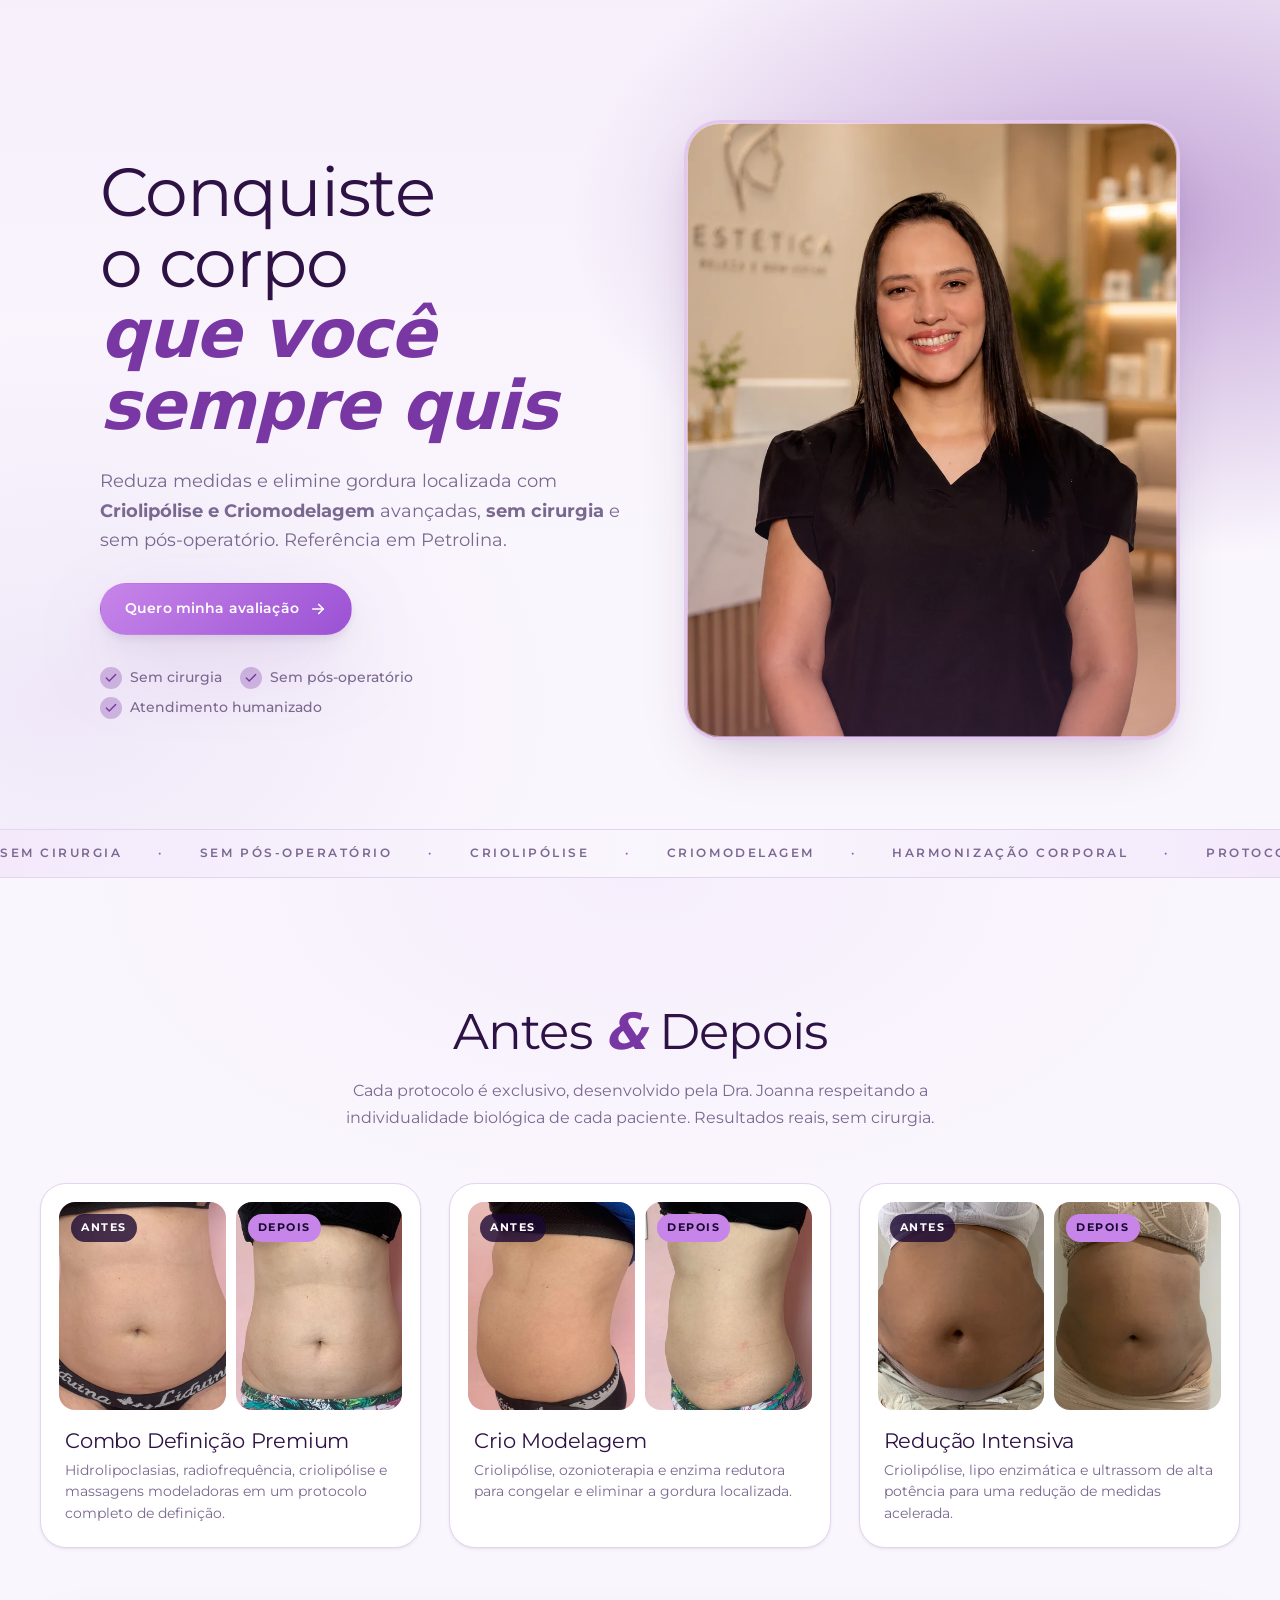
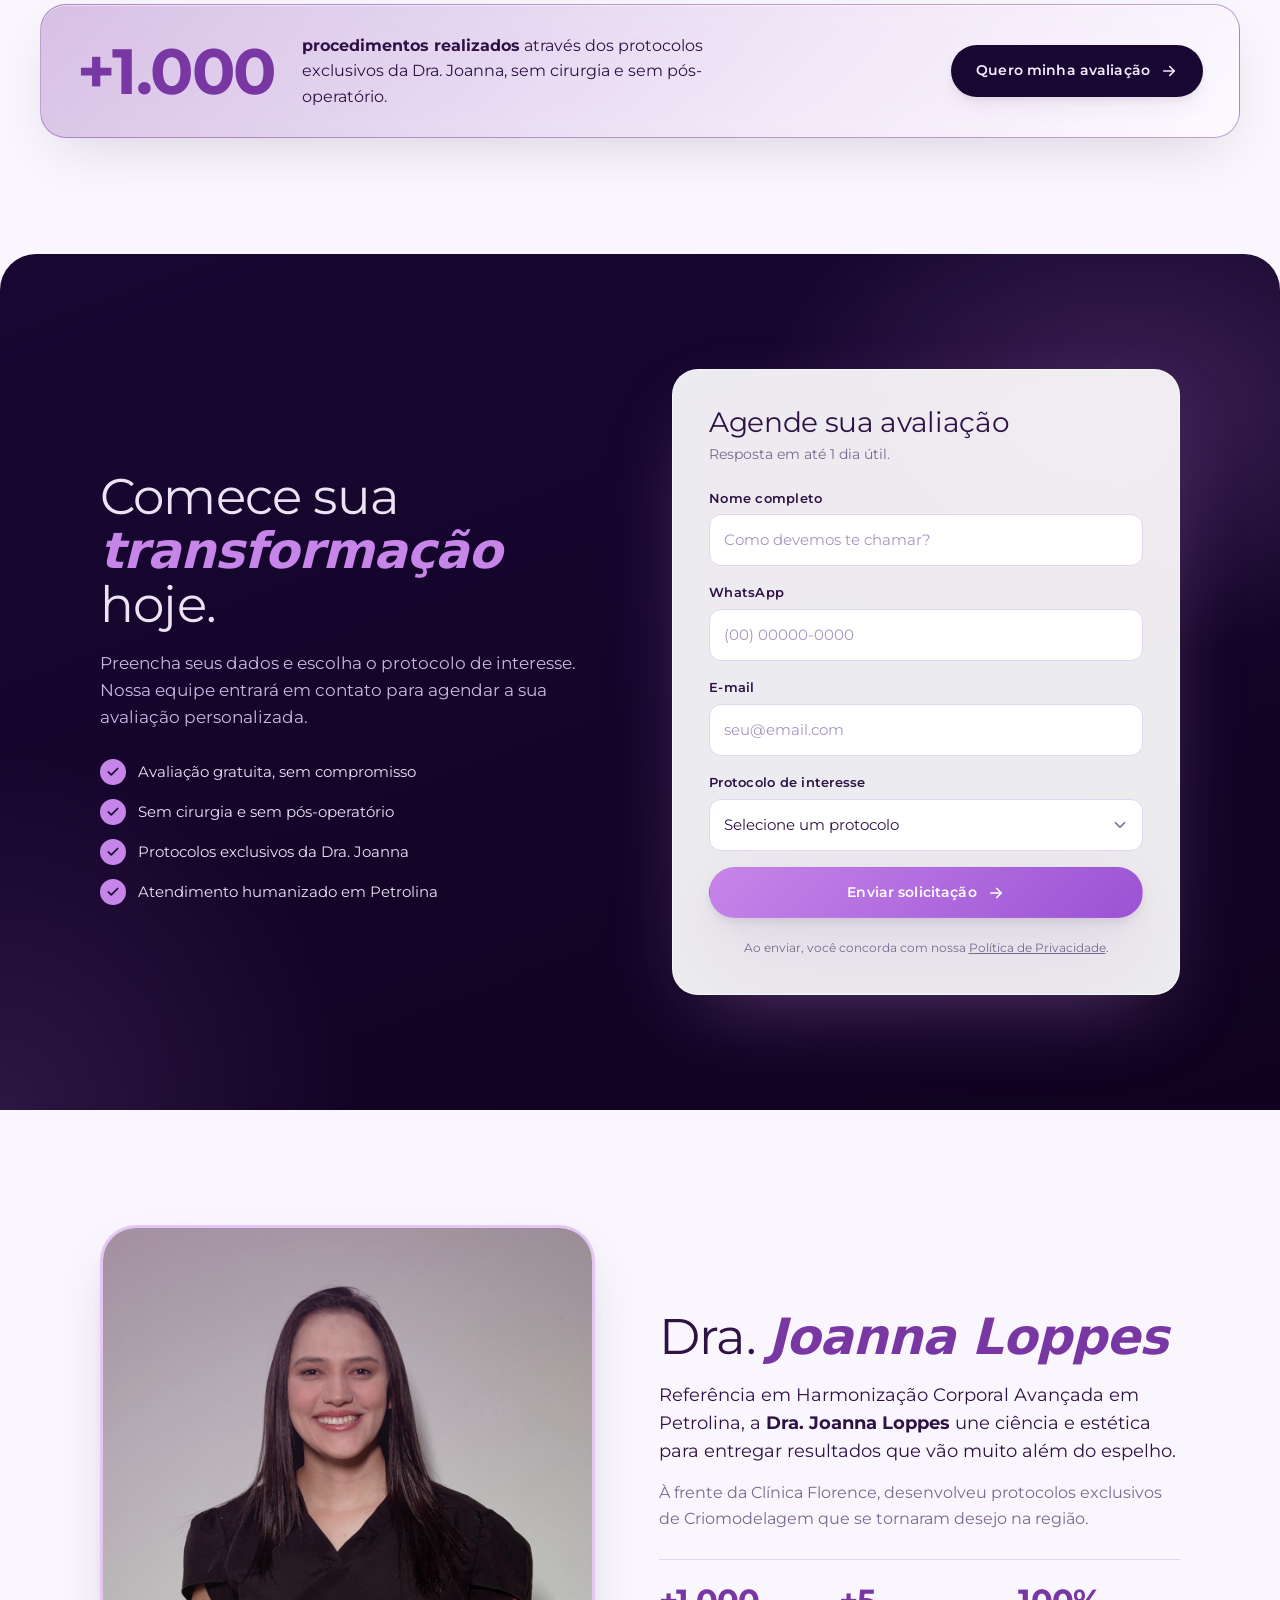
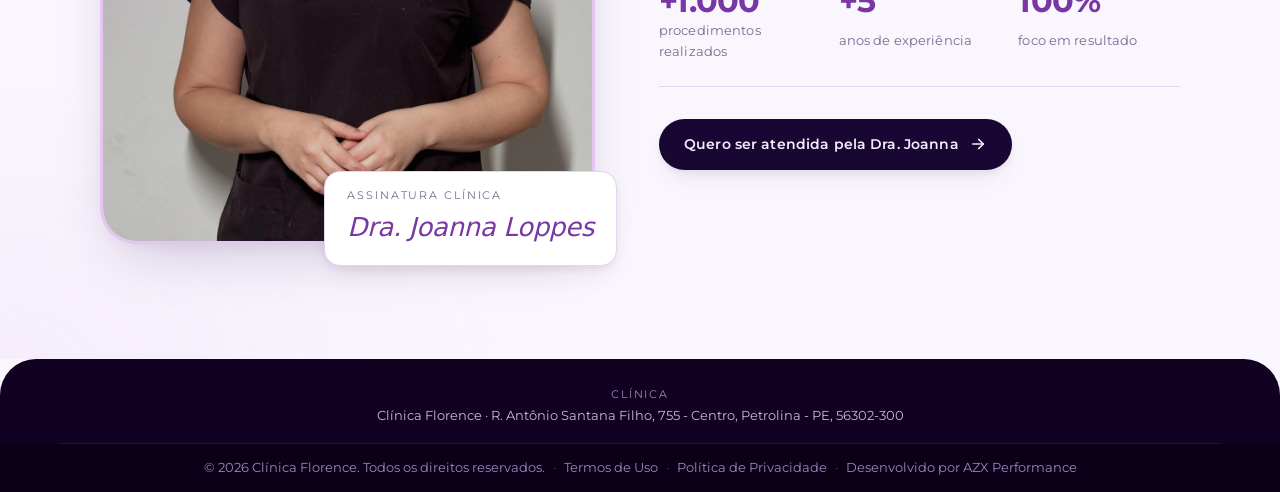
==== commit b874c87b: "Add files via upload" ====
--- a/index.html
+++ b/index.html
@@ -264,7 +264,7 @@
 
       <div class="about__photo reveal">
         <div class="about__photo-frame">
-          <img src="assets/dra-joana.webp" alt="Dra. Joanna Loppes — Referência em Harmonização Corporal" />
+          <img src="assets/dra-joanna.webp" alt="Dra. Joanna Loppes — Referência em Harmonização Corporal" />
         </div>
         <div class="about__sig" aria-hidden="true">
           <span class="about__sig-label">Assinatura clínica</span>
--- a/style.css
+++ b/style.css
@@ -455,9 +455,10 @@
   position: relative;
   z-index: 2;
 }
+.proof .container { max-width: 1440px; }
 .ba-grid {
   display: grid;
-  grid-template-columns: repeat(2, 1fr);
+  grid-template-columns: repeat(3, 1fr);
   gap: clamp(20px, 2.6vw, 28px);
   margin-bottom: 56px;
 }
@@ -528,8 +529,8 @@
   line-height: 1.55;
 }
 
-@media (max-width: 760px) {
-  .ba-grid { grid-template-columns: 1fr; }
+@media (max-width: 980px) {
+  .ba-grid { grid-template-columns: 1fr; max-width: 460px; margin-inline: auto; }
 }
 
 /* Selo de autoridade */
